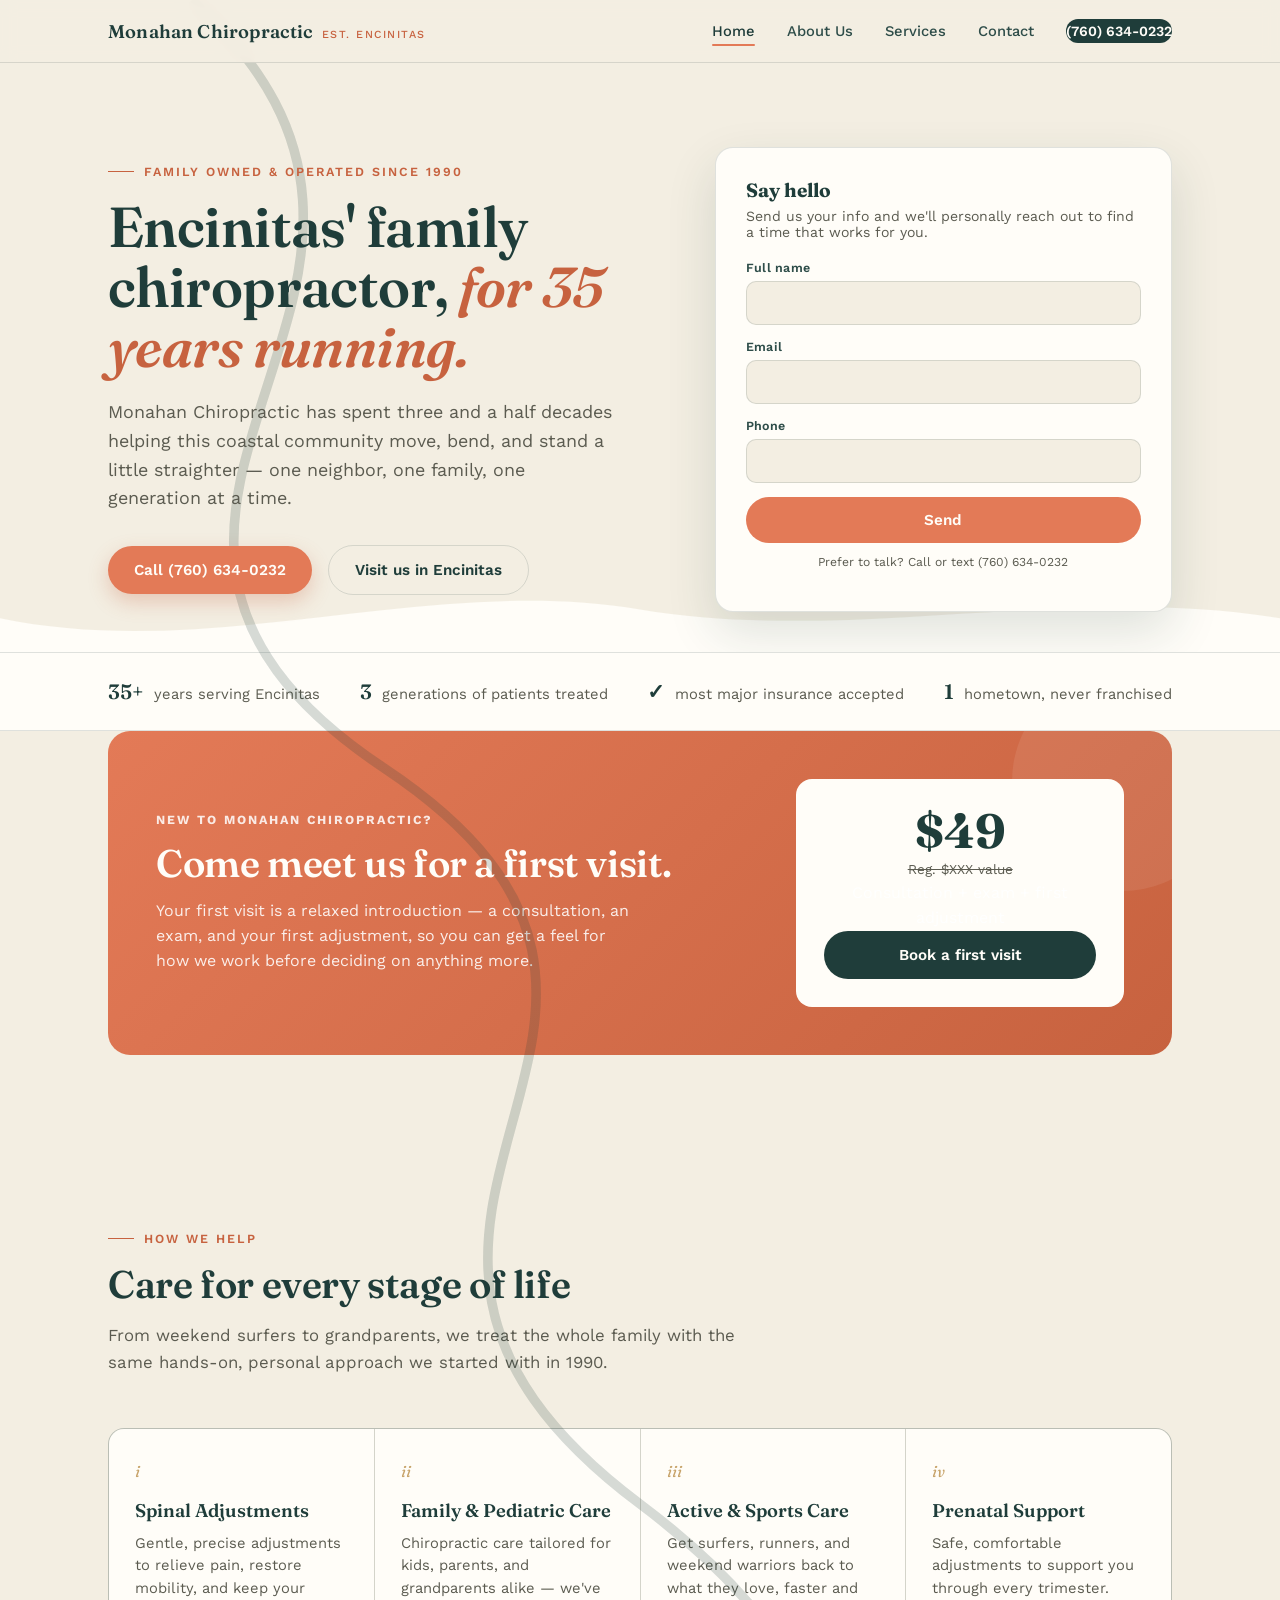
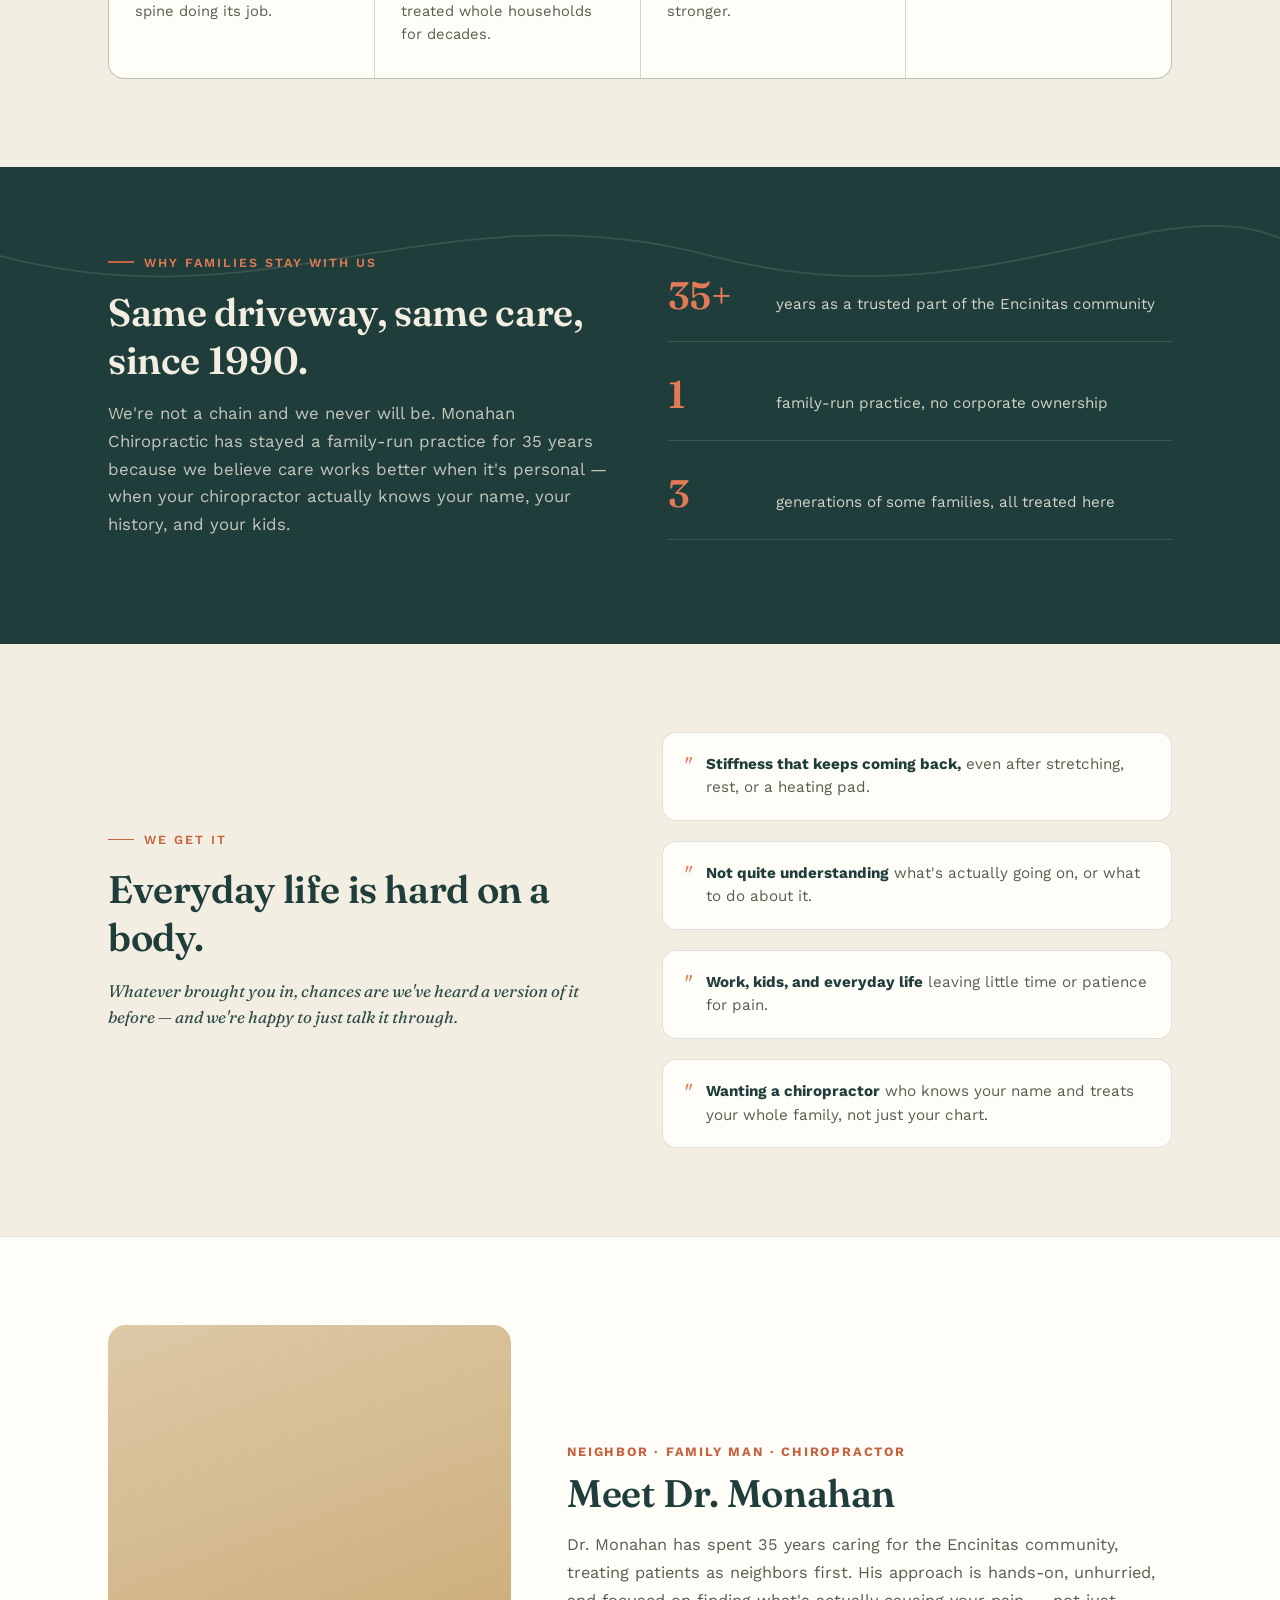
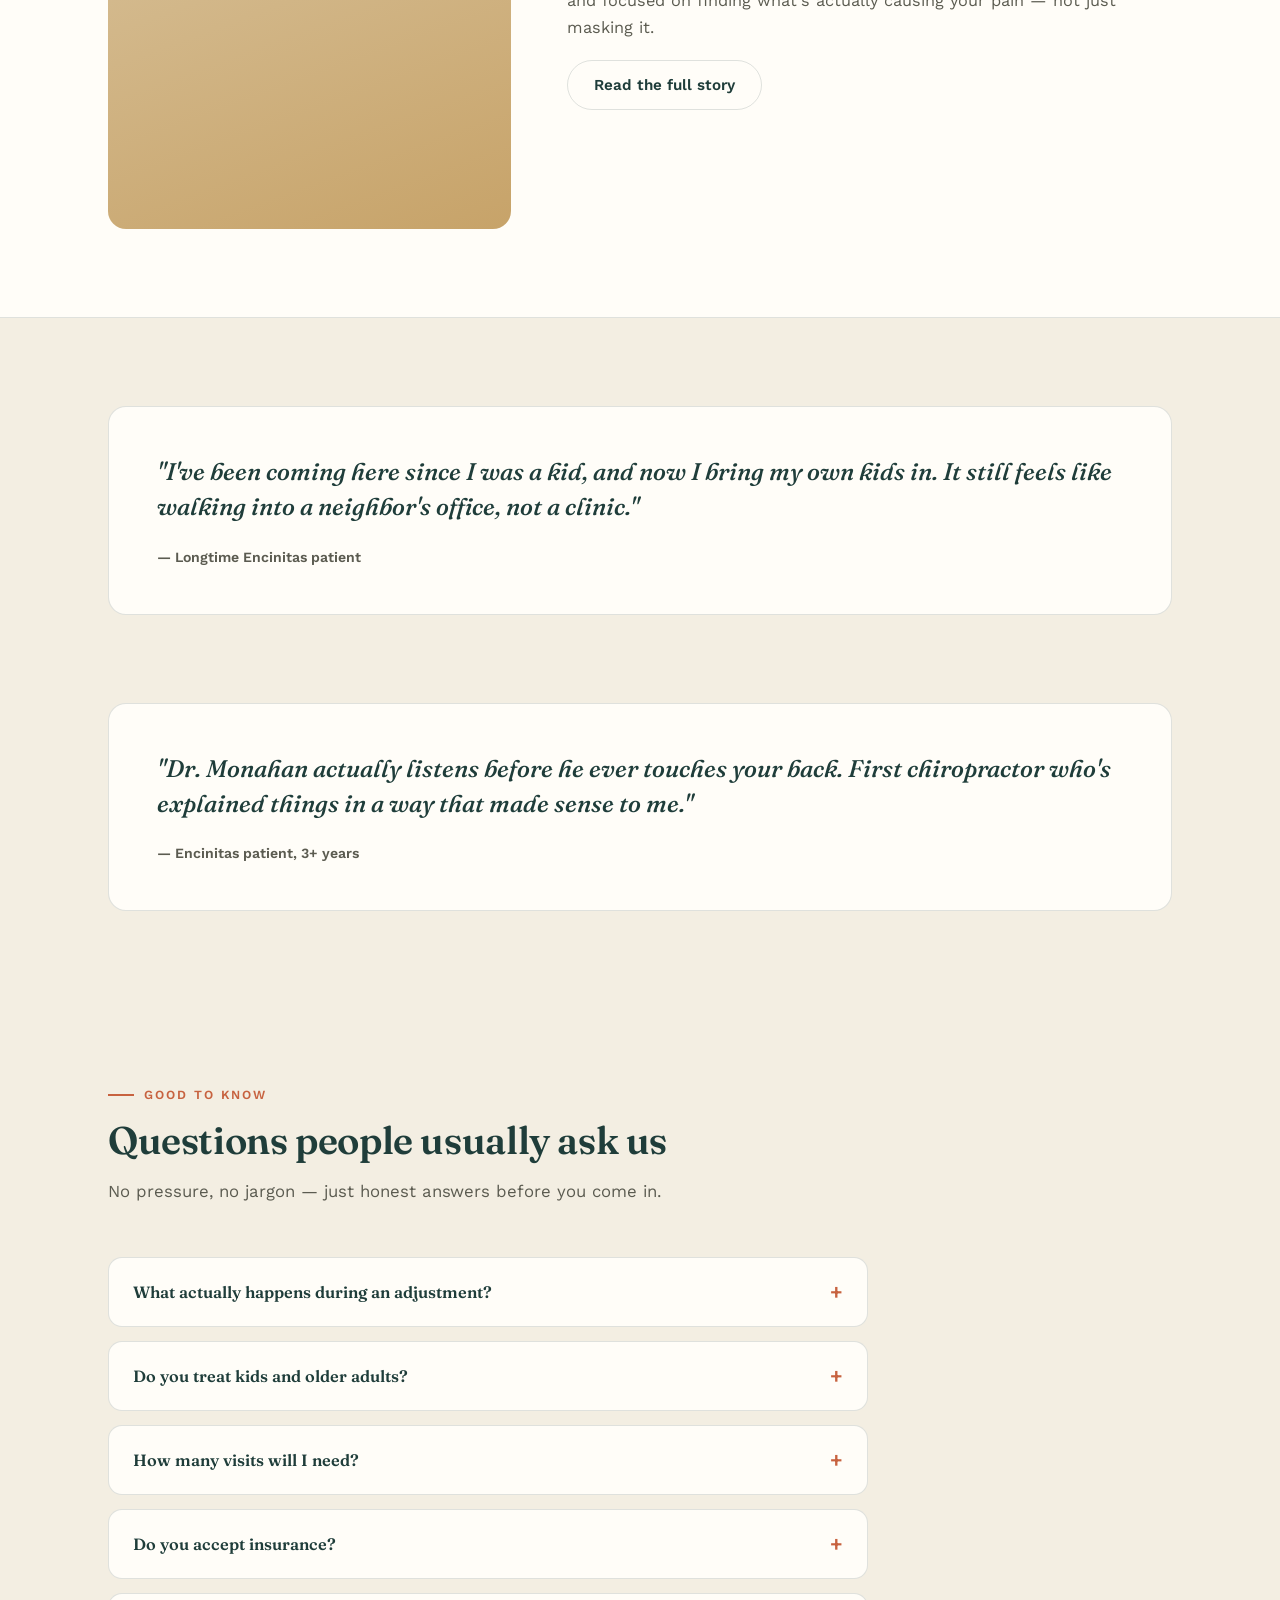
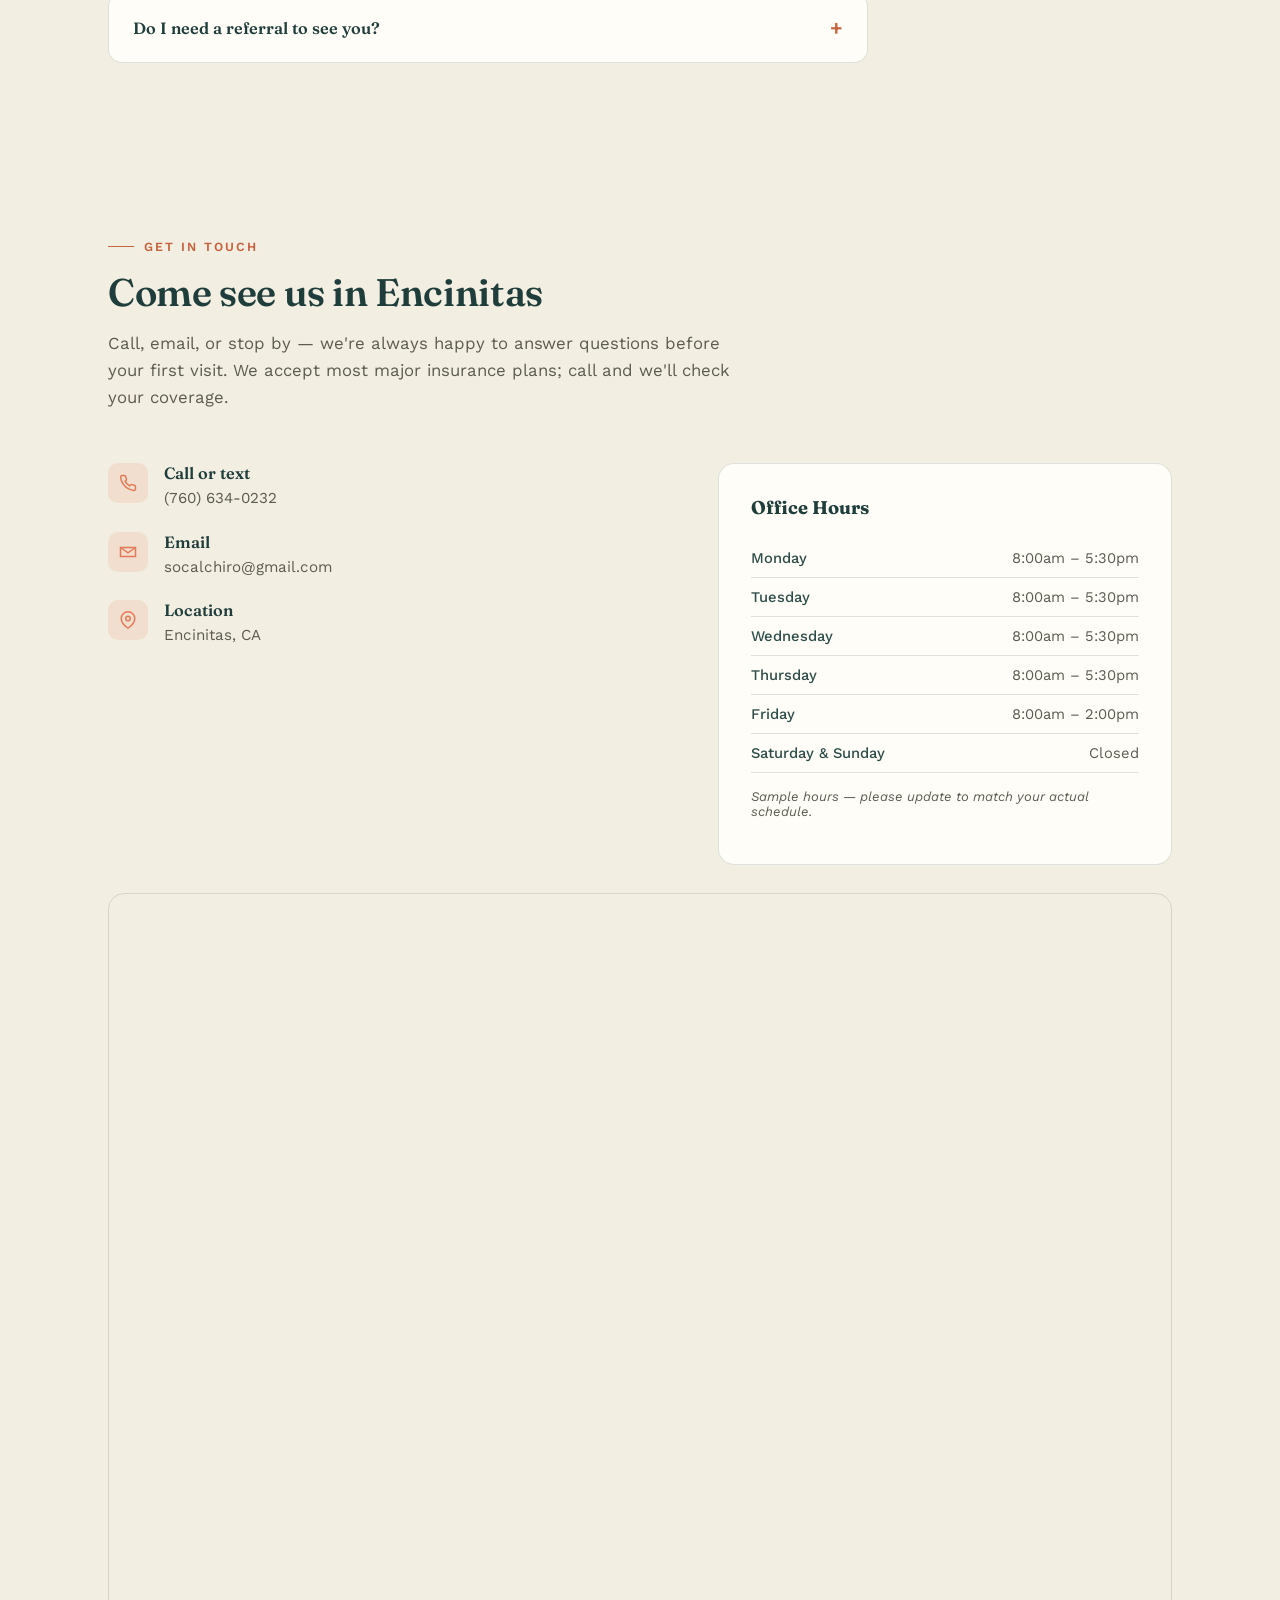
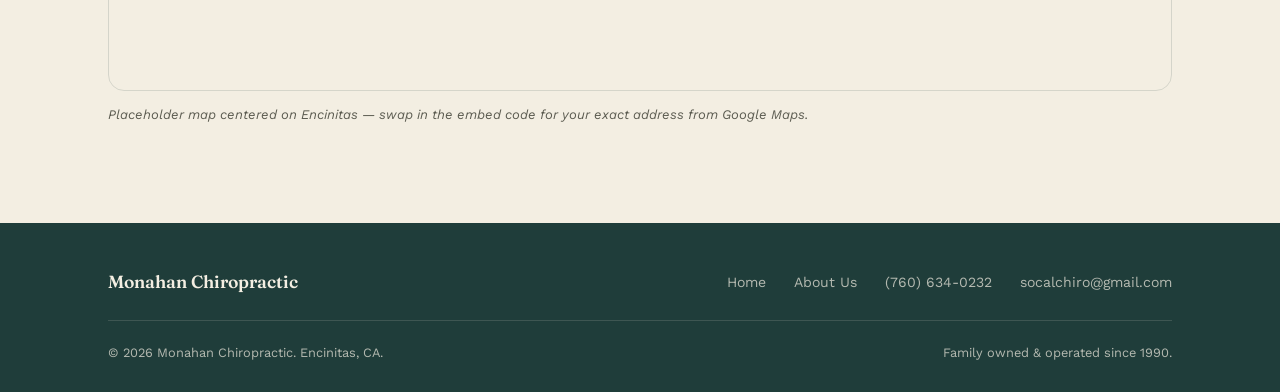
==== index.html @ c850b8a5 "Add files via upload" ====
<!doctype html>
<html lang="en">
<head>
<meta charset="UTF-8">
<meta name="viewport" content="width=device-width, initial-scale=1.0">
<title>Monahan Chiropractic — Family Chiropractic Care in Encinitas, CA</title>
<meta name="description" content="Monahan Chiropractic has been Encinitas' family-run chiropractic practice for over 35 years. Gentle, experienced care for every generation.">
<link rel="stylesheet" href="style.css">
</head>
<body>

<nav class="nav">
  <div class="nav-inner">
    <a href="index.html" class="brand">Monahan Chiropractic <span class="est">Est. Encinitas</span></a>
    <div class="nav-links" id="navLinks">
      <a href="index.html" class="current">Home</a>
      <a href="about.html">About Us</a>
      <a href="index.html#services">Services</a>
      <a href="index.html#contact">Contact</a>
      <a href="tel:7606340232" class="nav-cta">(760) 634-0232</a>
    </div>
    <button class="nav-toggle" id="navToggle" aria-label="Toggle menu">
      <span></span><span></span><span></span>
    </button>
  </div>
</nav>

<header class="hero">
  <div class="wrap hero-inner">
    <div>
      <div class="eyebrow">Family owned &amp; operated since 1990</div>
      <h1>Encinitas' family chiropractor, <em>for 35 years running.</em></h1>
      <p class="lede">Monahan Chiropractic has spent three and a half decades helping this coastal community move, bend, and stand a little straighter — one neighbor, one family, one generation at a time.</p>
      <div class="cta-row">
        <a href="tel:7606340232" class="btn btn-primary">Call (760) 634-0232</a>
        <a href="#contact" class="btn btn-ghost">Visit us in Encinitas</a>
      </div>
    </div>
    <div class="lead-card">
      <h3>Say hello</h3>
      <p class="sub">Send us your info and we'll personally reach out to find a time that works for you.</p>
      <form id="leadForm">
        <div class="lead-field">
          <label for="fullName">Full name</label>
          <input type="text" id="fullName" name="fullName" required>
        </div>
        <div class="lead-field">
          <label for="email">Email</label>
          <input type="email" id="email" name="email" required>
        </div>
        <div class="lead-field">
          <label for="phone">Phone</label>
          <input type="tel" id="phone" name="phone" required>
        </div>
        <button type="submit" class="lead-submit">Send</button>
      </form>
      <p class="lead-note">Prefer to talk? Call or text (760) 634-0232</p>
    </div>
  </div>

  <svg class="hero-wave" viewBox="0 0 1440 100" preserveAspectRatio="none" xmlns="http://www.w3.org/2000/svg">
    <path d="M0,60 C 240,110 480,10 720,50 C 960,90 1200,20 1440,60 L1440,100 L0,100 Z" fill="#FFFDF8"/>
  </svg>
</header>

<div class="trust">
  <div class="wrap trust-inner">
    <div class="trust-item"><strong>35+</strong> years serving Encinitas</div>
    <div class="trust-item"><strong>3</strong> generations of patients treated</div>
    <div class="trust-item"><strong>✓</strong> most major insurance accepted</div>
    <div class="trust-item"><strong>1</strong> hometown, never franchised</div>
  </div>
</div>

<section style="padding-top:0;">
  <div class="wrap">
    <div class="offer">
      <div>
        <div class="offer-eyebrow">New to Monahan Chiropractic?</div>
        <h2>Come meet us for a first visit.</h2>
        <p>Your first visit is a relaxed introduction — a consultation, an exam, and your first adjustment, so you can get a feel for how we work before deciding on anything more.</p>
      </div>
      <div class="offer-price-card">
        <div class="offer-price">$49</div>
        <div class="offer-was">Reg. $XXX value</div>
        <p class="offer-desc">Consultation + exam + first adjustment</p>
        <a href="tel:7606340232" class="btn btn-primary">Book a first visit</a>
      </div>
    </div>
  </div>
</section>

<section id="services">
  <div class="wrap">
    <div class="section-head">
      <div class="eyebrow">How we help</div>
      <h2>Care for every stage of life</h2>
      <p>From weekend surfers to grandparents, we treat the whole family with the same hands-on, personal approach we started with in 1990.</p>
    </div>
    <div class="services-grid">
      <div class="service-card">
        <span class="service-num">i</span>
        <h3>Spinal Adjustments</h3>
        <p>Gentle, precise adjustments to relieve pain, restore mobility, and keep your spine doing its job.</p>
      </div>
      <div class="service-card">
        <span class="service-num">ii</span>
        <h3>Family &amp; Pediatric Care</h3>
        <p>Chiropractic care tailored for kids, parents, and grandparents alike — we've treated whole households for decades.</p>
      </div>
      <div class="service-card">
        <span class="service-num">iii</span>
        <h3>Active &amp; Sports Care</h3>
        <p>Get surfers, runners, and weekend warriors back to what they love, faster and stronger.</p>
      </div>
      <div class="service-card">
        <span class="service-num">iv</span>
        <h3>Prenatal Support</h3>
        <p>Safe, comfortable adjustments to support you through every trimester.</p>
      </div>
    </div>
  </div>
</section>

<section class="band">
  <svg class="band-wave" viewBox="0 0 1440 200" preserveAspectRatio="none" xmlns="http://www.w3.org/2000/svg">
    <path d="M0,100 C 300,180 500,20 800,100 C 1100,180 1300,20 1440,80" fill="none" stroke="#F3EEE2" stroke-width="2"/>
  </svg>
  <div class="wrap band-grid">
    <div>
      <div class="eyebrow" style="color:#E37A57">Why families stay with us</div>
      <h2>Same driveway, same care, since 1990.</h2>
      <p>We're not a chain and we never will be. Monahan Chiropractic has stayed a family-run practice for 35 years because we believe care works better when it's personal — when your chiropractor actually knows your name, your history, and your kids.</p>
    </div>
    <div class="stat-list">
      <div class="stat-row">
        <span class="num">35+</span>
        <span class="label">years as a trusted part of the Encinitas community</span>
      </div>
      <div class="stat-row">
        <span class="num">1</span>
        <span class="label">family-run practice, no corporate ownership</span>
      </div>
      <div class="stat-row">
        <span class="num">3</span>
        <span class="label">generations of some families, all treated here</span>
      </div>
    </div>
  </div>
</section>

<section>
  <div class="wrap pain-grid">
    <div>
      <div class="eyebrow">We get it</div>
      <h2>Everyday life is hard on a body.</h2>
      <p class="pain-close">Whatever brought you in, chances are we've heard a version of it before — and we're happy to just talk it through.</p>
    </div>
    <div class="pain-list">
      <div class="pain-item">
        <span class="mark">"</span>
        <p><strong>Stiffness that keeps coming back,</strong> even after stretching, rest, or a heating pad.</p>
      </div>
      <div class="pain-item">
        <span class="mark">"</span>
        <p><strong>Not quite understanding</strong> what's actually going on, or what to do about it.</p>
      </div>
      <div class="pain-item">
        <span class="mark">"</span>
        <p><strong>Work, kids, and everyday life</strong> leaving little time or patience for pain.</p>
      </div>
      <div class="pain-item">
        <span class="mark">"</span>
        <p><strong>Wanting a chiropractor</strong> who knows your name and treats your whole family, not just your chart.</p>
      </div>
    </div>
  </div>
</section>

<section style="background:var(--paper); border-top:1px solid var(--line); border-bottom:1px solid var(--line);">
  <div class="wrap bio-grid">
    <div class="bio-portrait">
      <svg class="spine-svg" viewBox="0 0 400 500" preserveAspectRatio="xMidYMid slice" xmlns="http://www.w3.org/2000/svg">
        <path d="M60 0 C 160 90, 0 160, 120 240 C 240 320, 80 380, 200 470 C 280 530, 240 560, 320 620" 
              fill="none" stroke="#1F3D3A" stroke-width="3" stroke-opacity="0.2"/>
      </svg>
    </div>
    <div class="bio-text">
      <div class="bio-tagline">Neighbor · Family Man · Chiropractor</div>
      <h2>Meet Dr. Monahan</h2>
      <p>Dr. Monahan has spent 35 years caring for the Encinitas community, treating patients as neighbors first. His approach is hands-on, unhurried, and focused on finding what's actually causing your pain — not just masking it.</p>
      <a href="about.html" class="btn btn-ghost">Read the full story</a>
    </div>
  </div>
</section>

<section>
  <div class="wrap">
    <div class="testimonial">
      <blockquote>"I've been coming here since I was a kid, and now I bring my own kids in. It still feels like walking into a neighbor's office, not a clinic."</blockquote>
      <cite>— Longtime Encinitas patient</cite>
    </div>
  </div>
</section>

<section style="padding-top:0;">
  <div class="wrap">
    <div class="testimonial">
      <blockquote>"Dr. Monahan actually listens before he ever touches your back. First chiropractor who's explained things in a way that made sense to me."</blockquote>
      <cite>— Encinitas patient, 3+ years</cite>
    </div>
  </div>
</section>

<section>
  <div class="wrap">
    <div class="section-head">
      <div class="eyebrow">Good to know</div>
      <h2>Questions people usually ask us</h2>
      <p>No pressure, no jargon — just honest answers before you come in.</p>
    </div>
    <div class="faq-list">
      <details class="faq-item">
        <summary>What actually happens during an adjustment?</summary>
        <p>We use gentle, hands-on techniques to help restore normal movement to joints in your spine and elsewhere. Most patients feel looser and more mobile right after — some notice it takes a visit or two to feel the full effect.</p>
      </details>
      <details class="faq-item">
        <summary>Do you treat kids and older adults?</summary>
        <p>Yes — we adjust our approach based on age and health, and we've cared for patients from toddlers to grandparents. It's one of the reasons whole families keep coming back.</p>
      </details>
      <details class="faq-item">
        <summary>How many visits will I need?</summary>
        <p>It depends on what's going on. Some people come in for a specific issue and feel better in a few visits; others prefer ongoing care to stay ahead of stiffness. We'll talk through what makes sense for you — no set package you're pushed into.</p>
      </details>
      <details class="faq-item">
        <summary>Do you accept insurance?</summary>
        <p>Yes, we accept most major insurance plans. Give us a call and we're happy to check your coverage before your first visit.</p>
      </details>
      <details class="faq-item">
        <summary>Do I need a referral to see you?</summary>
        <p>No referral needed. You can call or stop by directly, and we're happy to answer questions before you book anything.</p>
      </details>
    </div>
  </div>
</section>

<section id="contact">
  <div class="wrap">
    <div class="section-head">
      <div class="eyebrow">Get in touch</div>
      <h2>Come see us in Encinitas</h2>
      <p>Call, email, or stop by — we're always happy to answer questions before your first visit. We accept most major insurance plans; call and we'll check your coverage.</p>
    </div>
    <div class="contact-grid">
      <div class="info-list">
        <div class="info-item">
          <div class="info-icon">
            <svg width="18" height="18" viewBox="0 0 24 24" fill="none" stroke="#E37A57" stroke-width="2"><path d="M22 16.92v3a2 2 0 0 1-2.18 2 19.79 19.79 0 0 1-8.63-3.07 19.5 19.5 0 0 1-6-6 19.79 19.79 0 0 1-3.07-8.67A2 2 0 0 1 4.11 2h3a2 2 0 0 1 2 1.72c.127.96.361 1.903.7 2.81a2 2 0 0 1-.45 2.11L8.09 9.91a16 16 0 0 0 6 6l1.27-1.27a2 2 0 0 1 2.11-.45c.907.339 1.85.573 2.81.7A2 2 0 0 1 22 16.92z"/></svg>
          </div>
          <div>
            <h4>Call or text</h4>
            <a href="tel:7606340232">(760) 634-0232</a>
          </div>
        </div>
        <div class="info-item">
          <div class="info-icon">
            <svg width="18" height="18" viewBox="0 0 24 24" fill="none" stroke="#E37A57" stroke-width="2"><path d="M4 4h16v16H4z" stroke="none"/><path d="M22 6l-10 7L2 6"/><path d="M2 6h20v12H2z"/></svg>
          </div>
          <div>
            <h4>Email</h4>
            <a href="mailto:socalchiro@gmail.com">socalchiro@gmail.com</a>
          </div>
        </div>
        <div class="info-item">
          <div class="info-icon">
            <svg width="18" height="18" viewBox="0 0 24 24" fill="none" stroke="#E37A57" stroke-width="2"><path d="M21 10c0 7-9 13-9 13s-9-6-9-13a9 9 0 0 1 18 0z"/><circle cx="12" cy="10" r="3"/></svg>
          </div>
          <div>
            <h4>Location</h4>
            <p>Encinitas, CA</p>
          </div>
        </div>
      </div>
      <div class="hours-card">
        <h3>Office Hours</h3>
        <div class="hours-row"><span class="day">Monday</span><span class="time">8:00am – 5:30pm</span></div>
        <div class="hours-row"><span class="day">Tuesday</span><span class="time">8:00am – 5:30pm</span></div>
        <div class="hours-row"><span class="day">Wednesday</span><span class="time">8:00am – 5:30pm</span></div>
        <div class="hours-row"><span class="day">Thursday</span><span class="time">8:00am – 5:30pm</span></div>
        <div class="hours-row"><span class="day">Friday</span><span class="time">8:00am – 2:00pm</span></div>
        <div class="hours-row"><span class="day">Saturday &amp; Sunday</span><span class="time">Closed</span></div>
        <p class="note">Sample hours — please update to match your actual schedule.</p>
      </div>
    </div>
    <div class="map-embed" style="margin-top:28px;">
      <iframe src="https://www.google.com/maps?q=Encinitas,CA&output=embed" loading="lazy" title="Map to Monahan Chiropractic"></iframe>
    </div>
    <p class="note">Placeholder map centered on Encinitas — swap in the embed code for your exact address from Google Maps.</p>
  </div>
</section>

<footer>
  <div class="wrap">
    <div class="footer-inner">
      <div class="footer-brand">Monahan Chiropractic</div>
      <div class="footer-links">
        <a href="index.html">Home</a>
        <a href="about.html">About Us</a>
        <a href="tel:7606340232">(760) 634-0232</a>
        <a href="mailto:socalchiro@gmail.com">socalchiro@gmail.com</a>
      </div>
    </div>
    <div class="footer-bottom">
      <span>© 2026 Monahan Chiropractic. Encinitas, CA.</span>
      <span>Family owned &amp; operated since 1990.</span>
    </div>
  </div>
</footer>

<script src="script.js"></script>
</body>
</html>
---- style.css ----
/* ============================================
   Monahan Chiropractic — Design Tokens
   Coastal Encinitas warmth meets spinal-alignment
   precision. The recurring wave/spine line is the
   signature: one continuous curve standing in for
   both the shoreline and a healthy spine.
   ============================================ */

@import url('https://fonts.googleapis.com/css2?family=Fraunces:opsz,wght@9..144,400;9..144,500;9..144,600;9..144,700&family=Work+Sans:wght@400;500;600;700&display=swap');

:root {
  /* Color */
  --ink: #1F3D3A;          /* deep teal — headings, nav */
  --ink-soft: #2E4D49;
  --sand: #F3EEE2;         /* warm background */
  --paper: #FFFDF8;        /* card / surface white */
  --coral: #E37A57;        /* primary accent — CTA, highlights */
  --coral-deep: #C7623F;
  --gold: #C7A369;         /* secondary accent — rules, small marks */
  --text: #2B2B26;
  --text-soft: #5B5B50;
  --line: rgba(31, 61, 58, 0.14);

  /* Type */
  --display: 'Fraunces', Georgia, serif;
  --body: 'Work Sans', -apple-system, sans-serif;

  --max-w: 1120px;
}

* { box-sizing: border-box; }

html {
  scroll-behavior: smooth;
}

@media (prefers-reduced-motion: reduce) {
  html { scroll-behavior: auto; }
  * { animation-duration: 0.01ms !important; animation-iteration-count: 1 !important; transition-duration: 0.01ms !important; }
}

body {
  margin: 0;
  font-family: var(--body);
  color: var(--text);
  background: var(--sand);
  -webkit-font-smoothing: antialiased;
}

a { color: inherit; text-decoration: none; }

img, svg { display: block; max-width: 100%; }

.wrap {
  max-width: var(--max-w);
  margin: 0 auto;
  padding: 0 28px;
}

/* ---------- Nav ---------- */
.nav {
  position: sticky;
  top: 0;
  z-index: 50;
  background: rgba(243, 238, 226, 0.92);
  backdrop-filter: blur(8px);
  border-bottom: 1px solid var(--line);
}

.nav-inner {
  max-width: var(--max-w);
  margin: 0 auto;
  padding: 18px 28px;
  display: flex;
  align-items: center;
  justify-content: space-between;
}

.brand {
  font-family: var(--display);
  font-weight: 600;
  font-size: 1.15rem;
  color: var(--ink);
  letter-spacing: 0.01em;
  display: flex;
  align-items: baseline;
  gap: 8px;
}

.brand .est {
  font-family: var(--body);
  font-weight: 500;
  font-size: 0.68rem;
  color: var(--coral-deep);
  letter-spacing: 0.14em;
  text-transform: uppercase;
}

.nav-links {
  display: flex;
  align-items: center;
  gap: 32px;
  font-size: 0.92rem;
  font-weight: 500;
}

.nav-links a {
  color: var(--ink-soft);
  position: relative;
  padding: 4px 0;
}

.nav-links a.current {
  color: var(--ink);
}

.nav-links a.current::after {
  content: '';
  position: absolute;
  left: 0; right: 0; bottom: -2px;
  height: 2px;
  background: var(--coral);
  border-radius: 2px;
}

.nav-cta {
  background: var(--ink);
  color: var(--paper) !important;
  padding: 10px 20px;
  border-radius: 999px;
  font-weight: 600;
  font-size: 0.88rem;
  transition: background 0.2s ease, transform 0.2s ease;
}

.nav-cta:hover { background: var(--coral-deep); transform: translateY(-1px); }

.nav-toggle {
  display: none;
  background: none;
  border: none;
  cursor: pointer;
  padding: 6px;
}

.nav-toggle span {
  display: block;
  width: 22px;
  height: 2px;
  background: var(--ink);
  margin: 5px 0;
  border-radius: 2px;
}

/* ---------- Hero ---------- */
.hero {
  position: relative;
  padding: 84px 0 40px;
  overflow: hidden;
}

.hero-wave {
  position: absolute;
  left: 0; right: 0; bottom: -2px;
  width: 100%;
  height: auto;
  z-index: 0;
}

.hero-inner {
  position: relative;
  z-index: 1;
  display: grid;
  grid-template-columns: 1.1fr 0.9fr;
  gap: 48px;
  align-items: center;
}

.eyebrow {
  font-size: 0.78rem;
  font-weight: 600;
  letter-spacing: 0.16em;
  text-transform: uppercase;
  color: var(--coral-deep);
  margin-bottom: 18px;
  display: flex;
  align-items: center;
  gap: 10px;
}

.eyebrow::before {
  content: '';
  width: 26px;
  height: 1.5px;
  background: var(--coral-deep);
}

h1 {
  font-family: var(--display);
  font-weight: 600;
  font-size: clamp(2.4rem, 4.4vw, 3.6rem);
  line-height: 1.06;
  color: var(--ink);
  margin: 0 0 22px;
  letter-spacing: -0.01em;
}

h1 em {
  font-style: italic;
  color: var(--coral-deep);
}

.lede {
  font-size: 1.12rem;
  line-height: 1.6;
  color: var(--text-soft);
  max-width: 46ch;
  margin: 0 0 32px;
}

.cta-row {
  display: flex;
  gap: 16px;
  flex-wrap: wrap;
  align-items: center;
}

.btn {
  display: inline-flex;
  align-items: center;
  gap: 8px;
  padding: 15px 26px;
  border-radius: 999px;
  font-weight: 600;
  font-size: 0.95rem;
  transition: transform 0.2s ease, background 0.2s ease, box-shadow 0.2s ease;
}

.btn-primary {
  background: var(--coral);
  color: var(--paper);
  box-shadow: 0 8px 20px rgba(199, 98, 63, 0.28);
}

.btn-primary:hover { background: var(--coral-deep); transform: translateY(-2px); }

.btn-ghost {
  background: transparent;
  color: var(--ink);
  border: 1.5px solid var(--line);
}

.btn-ghost:hover { border-color: var(--ink); transform: translateY(-2px); }

.hero-portrait {
  position: relative;
  aspect-ratio: 4/5;
  border-radius: 18px;
  background: linear-gradient(155deg, #E9DFC8 0%, #DCC9A6 100%);
  overflow: hidden;
  display: flex;
  align-items: flex-end;
  padding: 22px;
}

.hero-portrait-tag {
  background: var(--paper);
  border-radius: 12px;
  padding: 14px 18px;
  font-size: 0.85rem;
  color: var(--ink);
  font-weight: 600;
  display: flex;
  align-items: center;
  gap: 10px;
  box-shadow: 0 10px 30px rgba(31,61,58,0.15);
}

.hero-portrait-tag .dot {
  width: 8px; height: 8px; border-radius: 50%;
  background: var(--coral);
}

/* decorative spine/wave line drawn inside portrait */
.spine-svg { position: absolute; inset: 0; opacity: 0.9; }

/* ---------- Trust strip ---------- */
.trust {
  border-top: 1px solid var(--line);
  border-bottom: 1px solid var(--line);
  background: var(--paper);
}

.trust-inner {
  max-width: var(--max-w);
  margin: 0 auto;
  padding: 26px 28px;
  display: flex;
  justify-content: space-between;
  flex-wrap: wrap;
  gap: 20px;
}

.trust-item {
  display: flex;
  align-items: baseline;
  gap: 10px;
  font-size: 0.92rem;
  color: var(--text-soft);
}

.trust-item strong {
  font-family: var(--display);
  color: var(--ink);
  font-size: 1.3rem;
  font-weight: 600;
}

/* ---------- Sections ---------- */
section { padding: 88px 0; }

.section-head {
  max-width: 640px;
  margin-bottom: 52px;
}

.section-head .eyebrow { margin-bottom: 14px; }

h2 {
  font-family: var(--display);
  font-weight: 600;
  font-size: clamp(1.8rem, 3vw, 2.5rem);
  color: var(--ink);
  margin: 0 0 14px;
  letter-spacing: -0.01em;
}

.section-head p {
  color: var(--text-soft);
  font-size: 1.05rem;
  line-height: 1.6;
  margin: 0;
}

/* Services grid */
.services-grid {
  display: grid;
  grid-template-columns: repeat(4, 1fr);
  gap: 1px;
  background: var(--line);
  border: 1px solid var(--line);
  border-radius: 16px;
  overflow: hidden;
}

.service-card {
  background: var(--paper);
  padding: 32px 26px;
  transition: background 0.25s ease;
}

.service-card:hover { background: #FBF7EF; }

.service-num {
  font-family: var(--display);
  font-style: italic;
  color: var(--gold);
  font-size: 1rem;
  margin-bottom: 18px;
  display: block;
}

.service-card h3 {
  font-family: var(--display);
  font-size: 1.15rem;
  font-weight: 600;
  color: var(--ink);
  margin: 0 0 10px;
}

.service-card p {
  font-size: 0.92rem;
  color: var(--text-soft);
  line-height: 1.55;
  margin: 0;
}

/* Story / generations band */
.band {
  background: var(--ink);
  color: var(--sand);
  position: relative;
  overflow: hidden;
}

.band .wrap { position: relative; z-index: 1; }

.band-wave {
  position: absolute;
  top: 0; left: 0; width: 100%; opacity: 0.12;
}

.band-grid {
  display: grid;
  grid-template-columns: 1fr 1fr;
  gap: 56px;
  align-items: center;
}

.band h2 { color: var(--sand); }

.band p {
  color: rgba(243, 238, 226, 0.78);
  font-size: 1.05rem;
  line-height: 1.65;
}

.stat-list {
  display: flex;
  flex-direction: column;
  gap: 28px;
}

.stat-row {
  display: flex;
  align-items: baseline;
  gap: 18px;
  border-bottom: 1px solid rgba(243,238,226,0.15);
  padding-bottom: 22px;
}

.stat-row .num {
  font-family: var(--display);
  font-size: 2.4rem;
  font-weight: 600;
  color: var(--coral);
  min-width: 90px;
}

.stat-row .label {
  color: rgba(243, 238, 226, 0.85);
  font-size: 0.95rem;
  line-height: 1.5;
}

/* Testimonial */
.testimonial {
  background: var(--paper);
  border: 1px solid var(--line);
  border-radius: 18px;
  padding: 48px;
  position: relative;
}

.testimonial blockquote {
  font-family: var(--display);
  font-size: 1.5rem;
  font-weight: 500;
  color: var(--ink);
  line-height: 1.45;
  margin: 0 0 22px;
  font-style: italic;
}

.testimonial cite {
  font-style: normal;
  font-size: 0.88rem;
  color: var(--text-soft);
  font-weight: 600;
}

/* Contact / hours */
.contact-grid {
  display: grid;
  grid-template-columns: 1.1fr 0.9fr;
  gap: 56px;
}

.info-list {
  display: flex;
  flex-direction: column;
  gap: 22px;
}

.info-item {
  display: flex;
  gap: 16px;
  align-items: flex-start;
}

.info-icon {
  width: 40px;
  height: 40px;
  border-radius: 10px;
  background: rgba(227, 122, 87, 0.14);
  display: flex;
  align-items: center;
  justify-content: center;
  flex-shrink: 0;
}

.info-item h4 {
  margin: 0 0 4px;
  font-family: var(--display);
  font-size: 1.02rem;
  color: var(--ink);
  font-weight: 600;
}

.info-item p, .info-item a {
  margin: 0;
  color: var(--text-soft);
  font-size: 0.95rem;
  line-height: 1.5;
}

.info-item a:hover { color: var(--coral-deep); }

.hours-card {
  background: var(--paper);
  border: 1px solid var(--line);
  border-radius: 16px;
  padding: 32px;
}

.hours-card h3 {
  font-family: var(--display);
  color: var(--ink);
  margin: 0 0 20px;
  font-size: 1.15rem;
}

.hours-row {
  display: flex;
  justify-content: space-between;
  padding: 10px 0;
  border-bottom: 1px solid var(--line);
  font-size: 0.92rem;
}

.hours-row:last-child { border-bottom: none; }
.hours-row .day { color: var(--ink-soft); font-weight: 500; }
.hours-row .time { color: var(--text-soft); }

.note {
  margin-top: 16px;
  font-size: 0.82rem;
  color: var(--text-soft);
  font-style: italic;
}

/* Footer */
footer {
  background: var(--ink);
  color: rgba(243, 238, 226, 0.7);
  padding: 48px 0 32px;
}

.footer-inner {
  display: flex;
  justify-content: space-between;
  align-items: center;
  flex-wrap: wrap;
  gap: 20px;
  padding-bottom: 28px;
  border-bottom: 1px solid rgba(243,238,226,0.14);
}

.footer-brand {
  font-family: var(--display);
  font-size: 1.1rem;
  font-weight: 600;
  color: var(--sand);
}

.footer-links {
  display: flex;
  gap: 28px;
  font-size: 0.88rem;
}

.footer-links a:hover { color: var(--coral); }

.footer-bottom {
  padding-top: 24px;
  font-size: 0.8rem;
  display: flex;
  justify-content: space-between;
  flex-wrap: wrap;
  gap: 10px;
}

/* ---------- Lead capture form ---------- */
.lead-card {
  background: var(--paper);
  border-radius: 18px;
  padding: 30px;
  box-shadow: 0 20px 50px rgba(31,61,58,0.14);
  border: 1px solid var(--line);
}

.lead-card h3 {
  font-family: var(--display);
  color: var(--ink);
  font-size: 1.2rem;
  margin: 0 0 6px;
}

.lead-card .sub {
  color: var(--text-soft);
  font-size: 0.88rem;
  margin: 0 0 20px;
}

.lead-field {
  margin-bottom: 14px;
}

.lead-field label {
  display: block;
  font-size: 0.78rem;
  font-weight: 600;
  color: var(--ink-soft);
  margin-bottom: 6px;
  letter-spacing: 0.02em;
}

.lead-field input {
  width: 100%;
  padding: 12px 14px;
  border-radius: 10px;
  border: 1.5px solid var(--line);
  background: var(--sand);
  font-family: var(--body);
  font-size: 0.95rem;
  color: var(--text);
}

.lead-field input:focus {
  outline: none;
  border-color: var(--coral);
  background: var(--paper);
}

.lead-submit {
  width: 100%;
  border: none;
  cursor: pointer;
  background: var(--coral);
  color: var(--paper);
  padding: 14px;
  border-radius: 999px;
  font-weight: 600;
  font-size: 0.95rem;
  font-family: var(--body);
  transition: background 0.2s ease, transform 0.2s ease;
}

.lead-submit:hover { background: var(--coral-deep); transform: translateY(-2px); }

.lead-note {
  font-size: 0.76rem;
  color: var(--text-soft);
  margin-top: 12px;
  text-align: center;
}

/* ---------- Offer band ---------- */
.offer {
  background: linear-gradient(135deg, var(--coral) 0%, var(--coral-deep) 100%);
  border-radius: 22px;
  padding: 48px;
  color: var(--paper);
  display: grid;
  grid-template-columns: 1.3fr 0.7fr;
  gap: 32px;
  align-items: center;
  position: relative;
  overflow: hidden;
}

.offer::before {
  content: '';
  position: absolute;
  right: -60px; top: -60px;
  width: 220px; height: 220px;
  border-radius: 50%;
  background: rgba(255,255,255,0.08);
}

.offer-eyebrow {
  font-size: 0.78rem;
  font-weight: 700;
  letter-spacing: 0.16em;
  text-transform: uppercase;
  color: rgba(255,255,255,0.85);
  margin-bottom: 12px;
}

.offer h2 {
  color: var(--paper);
  margin: 0 0 12px;
}

.offer p {
  color: rgba(255,255,255,0.88);
  font-size: 1rem;
  line-height: 1.55;
  margin: 0;
  max-width: 48ch;
}

.offer-price-card {
  background: var(--paper);
  border-radius: 16px;
  padding: 28px;
  text-align: center;
  position: relative;
  z-index: 1;
}

.offer-price {
  font-family: var(--display);
  font-size: 3rem;
  font-weight: 700;
  color: var(--ink);
  line-height: 1;
}

.offer-was {
  font-size: 0.85rem;
  color: var(--text-soft);
  text-decoration: line-through;
  margin: 6px 0 4px;
}

.offer-desc {
  font-size: 0.85rem;
  color: var(--text-soft);
  margin: 0 0 18px;
}

.offer .btn-primary {
  background: var(--ink);
  box-shadow: none;
  width: 100%;
  justify-content: center;
}

.offer .btn-primary:hover { background: var(--ink-soft); }

/* ---------- Pain points ---------- */
.pain-grid {
  display: grid;
  grid-template-columns: 1fr 1fr;
  gap: 44px;
  align-items: center;
}

.pain-list {
  display: flex;
  flex-direction: column;
  gap: 20px;
}

.pain-item {
  display: flex;
  gap: 16px;
  padding: 20px;
  background: var(--paper);
  border: 1px solid var(--line);
  border-radius: 14px;
}

.pain-item .mark {
  font-family: var(--display);
  font-style: italic;
  color: var(--coral);
  font-size: 1.3rem;
  flex-shrink: 0;
}

.pain-item p {
  margin: 0;
  color: var(--text-soft);
  font-size: 0.95rem;
  line-height: 1.55;
}

.pain-item strong { color: var(--ink); }

.pain-close {
  font-size: 1.05rem;
  line-height: 1.6;
  color: var(--ink-soft);
  font-family: var(--display);
  font-style: italic;
}

/* ---------- Bio section ---------- */
.bio-grid {
  display: grid;
  grid-template-columns: 0.8fr 1.2fr;
  gap: 56px;
  align-items: center;
}

.bio-portrait {
  aspect-ratio: 4/5;
  border-radius: 18px;
  background: linear-gradient(160deg, #DCC9A6 0%, #C7A369 100%);
}

.bio-tagline {
  font-size: 0.8rem;
  font-weight: 700;
  letter-spacing: 0.14em;
  text-transform: uppercase;
  color: var(--coral-deep);
  margin-bottom: 10px;
}

.bio-text p {
  font-size: 1.02rem;
  line-height: 1.7;
  color: var(--text-soft);
  margin: 0 0 18px;
}

/* ---------- Map + hours ---------- */
.map-embed {
  border-radius: 16px;
  overflow: hidden;
  border: 1px solid var(--line);
  aspect-ratio: 4/3;
}

.map-embed iframe { width: 100%; height: 100%; border: 0; }

/* ---------- FAQ ---------- */
.faq-list {
  display: flex;
  flex-direction: column;
  gap: 14px;
  max-width: 760px;
}

.faq-item {
  background: var(--paper);
  border: 1px solid var(--line);
  border-radius: 14px;
  padding: 4px 24px;
}

.faq-item summary {
  cursor: pointer;
  list-style: none;
  padding: 18px 0;
  font-family: var(--display);
  font-weight: 600;
  font-size: 1.02rem;
  color: var(--ink);
  display: flex;
  align-items: center;
  justify-content: space-between;
  gap: 16px;
}

.faq-item summary::-webkit-details-marker { display: none; }

.faq-item summary::after {
  content: '+';
  font-family: var(--body);
  font-size: 1.3rem;
  color: var(--coral-deep);
  flex-shrink: 0;
  transition: transform 0.2s ease;
}

.faq-item[open] summary::after { transform: rotate(45deg); }

.faq-item p {
  margin: 0 0 20px;
  color: var(--text-soft);
  font-size: 0.95rem;
  line-height: 1.6;
}

/* ---------- About page specifics ---------- */
.about-hero {
  padding: 64px 0 20px;
}

.about-hero h1 { max-width: 16ch; }

.story-grid {
  display: grid;
  grid-template-columns: 0.9fr 1.1fr;
  gap: 64px;
  align-items: start;
}

.story-portrait {
  aspect-ratio: 3/4;
  border-radius: 18px;
  background: linear-gradient(160deg, #DCC9A6 0%, #C7A369 100%);
  position: sticky;
  top: 100px;
}

.story-text p {
  font-size: 1.05rem;
  line-height: 1.75;
  color: var(--text-soft);
  margin: 0 0 24px;
}

.story-text h3 {
  font-family: var(--display);
  color: var(--ink);
  font-size: 1.3rem;
  margin: 40px 0 16px;
}

.values-grid {
  display: grid;
  grid-template-columns: repeat(3, 1fr);
  gap: 28px;
}

.value-card {
  padding: 4px 0;
}

.value-card .mark {
  font-family: var(--display);
  font-style: italic;
  font-size: 1.8rem;
  color: var(--coral);
  margin-bottom: 14px;
  display: block;
}

.value-card h4 {
  font-family: var(--display);
  color: var(--ink);
  font-size: 1.1rem;
  margin: 0 0 8px;
}

.value-card p {
  color: var(--text-soft);
  font-size: 0.92rem;
  line-height: 1.6;
  margin: 0;
}

/* ---------- Responsive ---------- */
@media (max-width: 900px) {
  .hero-inner, .band-grid, .contact-grid, .story-grid { grid-template-columns: 1fr; }
  .services-grid { grid-template-columns: 1fr 1fr; }
  .values-grid { grid-template-columns: 1fr; }
  .hero-portrait { order: -1; aspect-ratio: 16/9; }
  .story-portrait { position: static; aspect-ratio: 16/9; }
  .nav-links { display: none; }
  .nav-toggle { display: block; }
  .trust-inner { justify-content: flex-start; gap: 32px; }
  .offer { grid-template-columns: 1fr; padding: 32px; }
  .pain-grid, .bio-grid { grid-template-columns: 1fr; }
  .bio-portrait { aspect-ratio: 16/9; }
}

@media (max-width: 900px) {
  .nav-links.open {
    display: flex;
    position: absolute;
    top: 100%; left: 0; right: 0;
    background: var(--paper);
    flex-direction: column;
    align-items: flex-start;
    padding: 20px 28px 28px;
    gap: 18px;
    border-bottom: 1px solid var(--line);
  }
}

@media (max-width: 600px) {
  .services-grid { grid-template-columns: 1fr; }
  .testimonial { padding: 32px 26px; }
  section { padding: 64px 0; }
}

/* focus visibility */
a:focus-visible, button:focus-visible {
  outline: 2px solid var(--coral-deep);
  outline-offset: 3px;
}
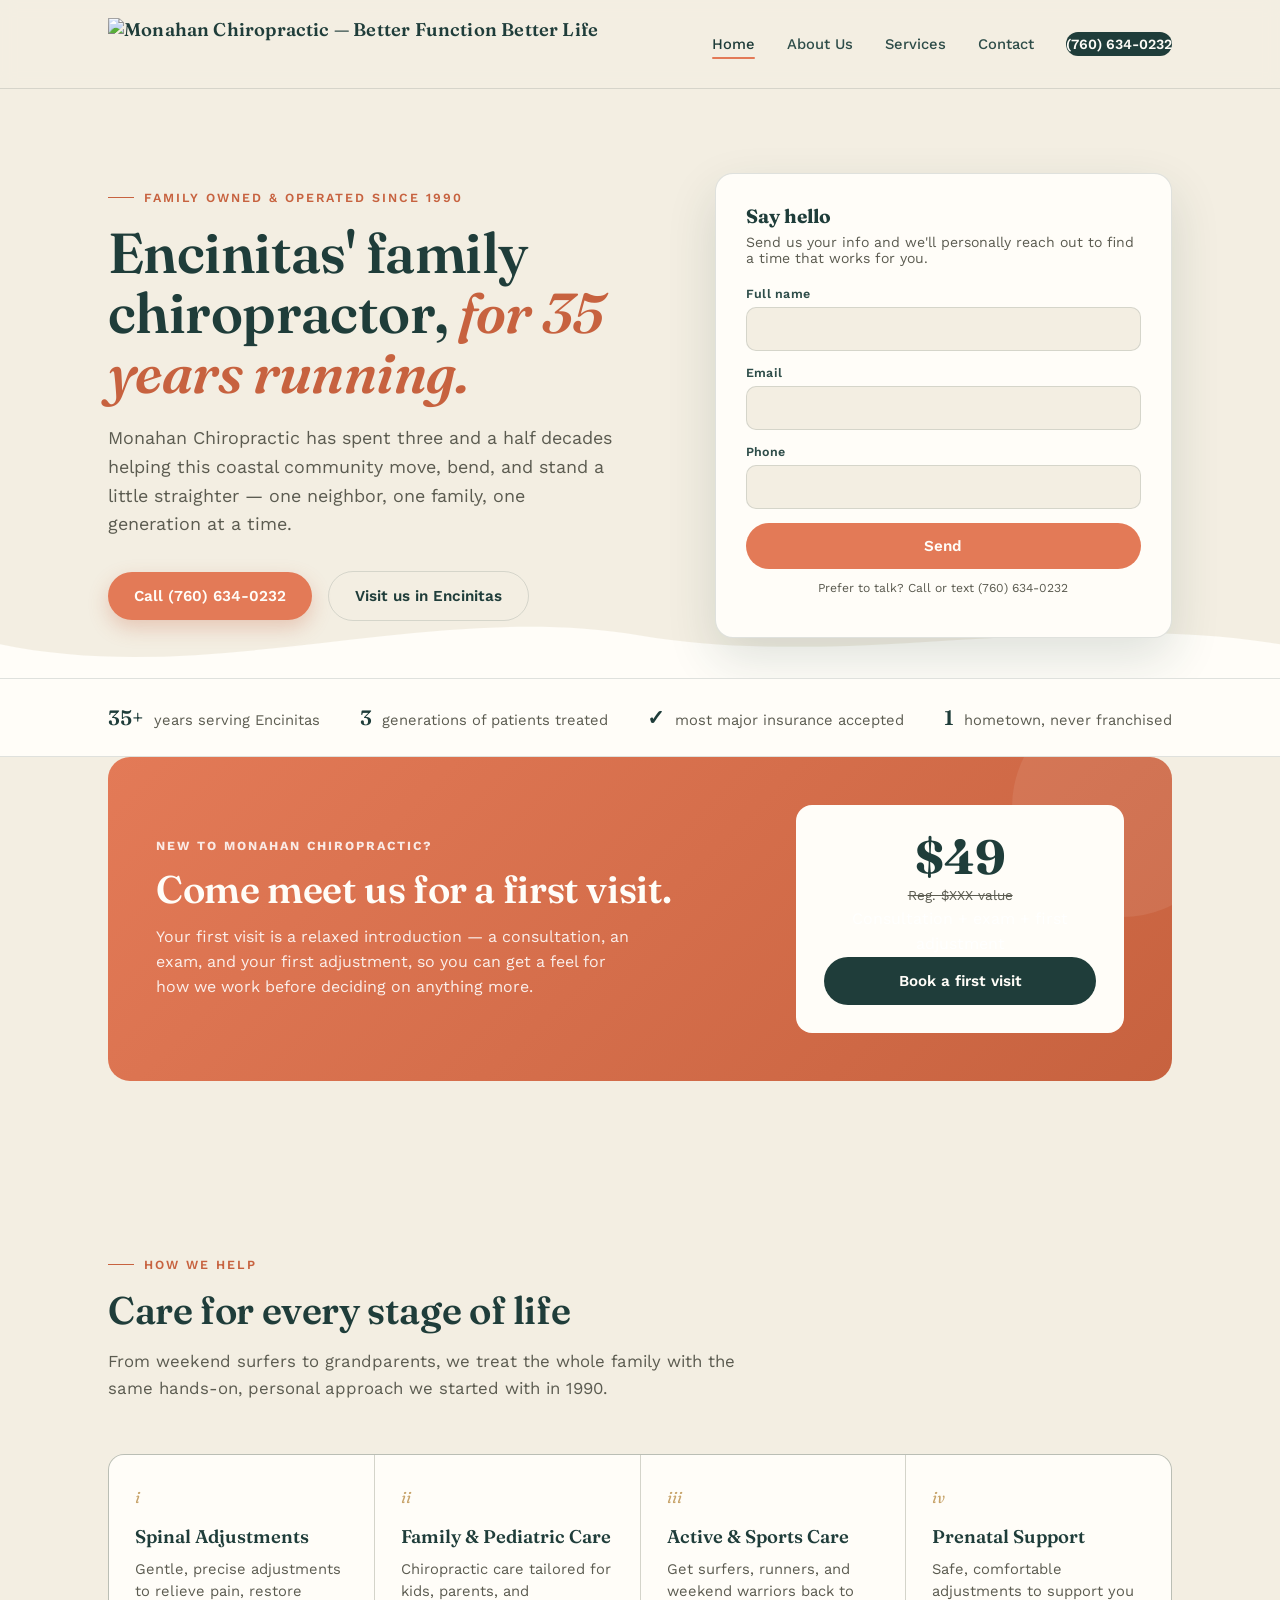
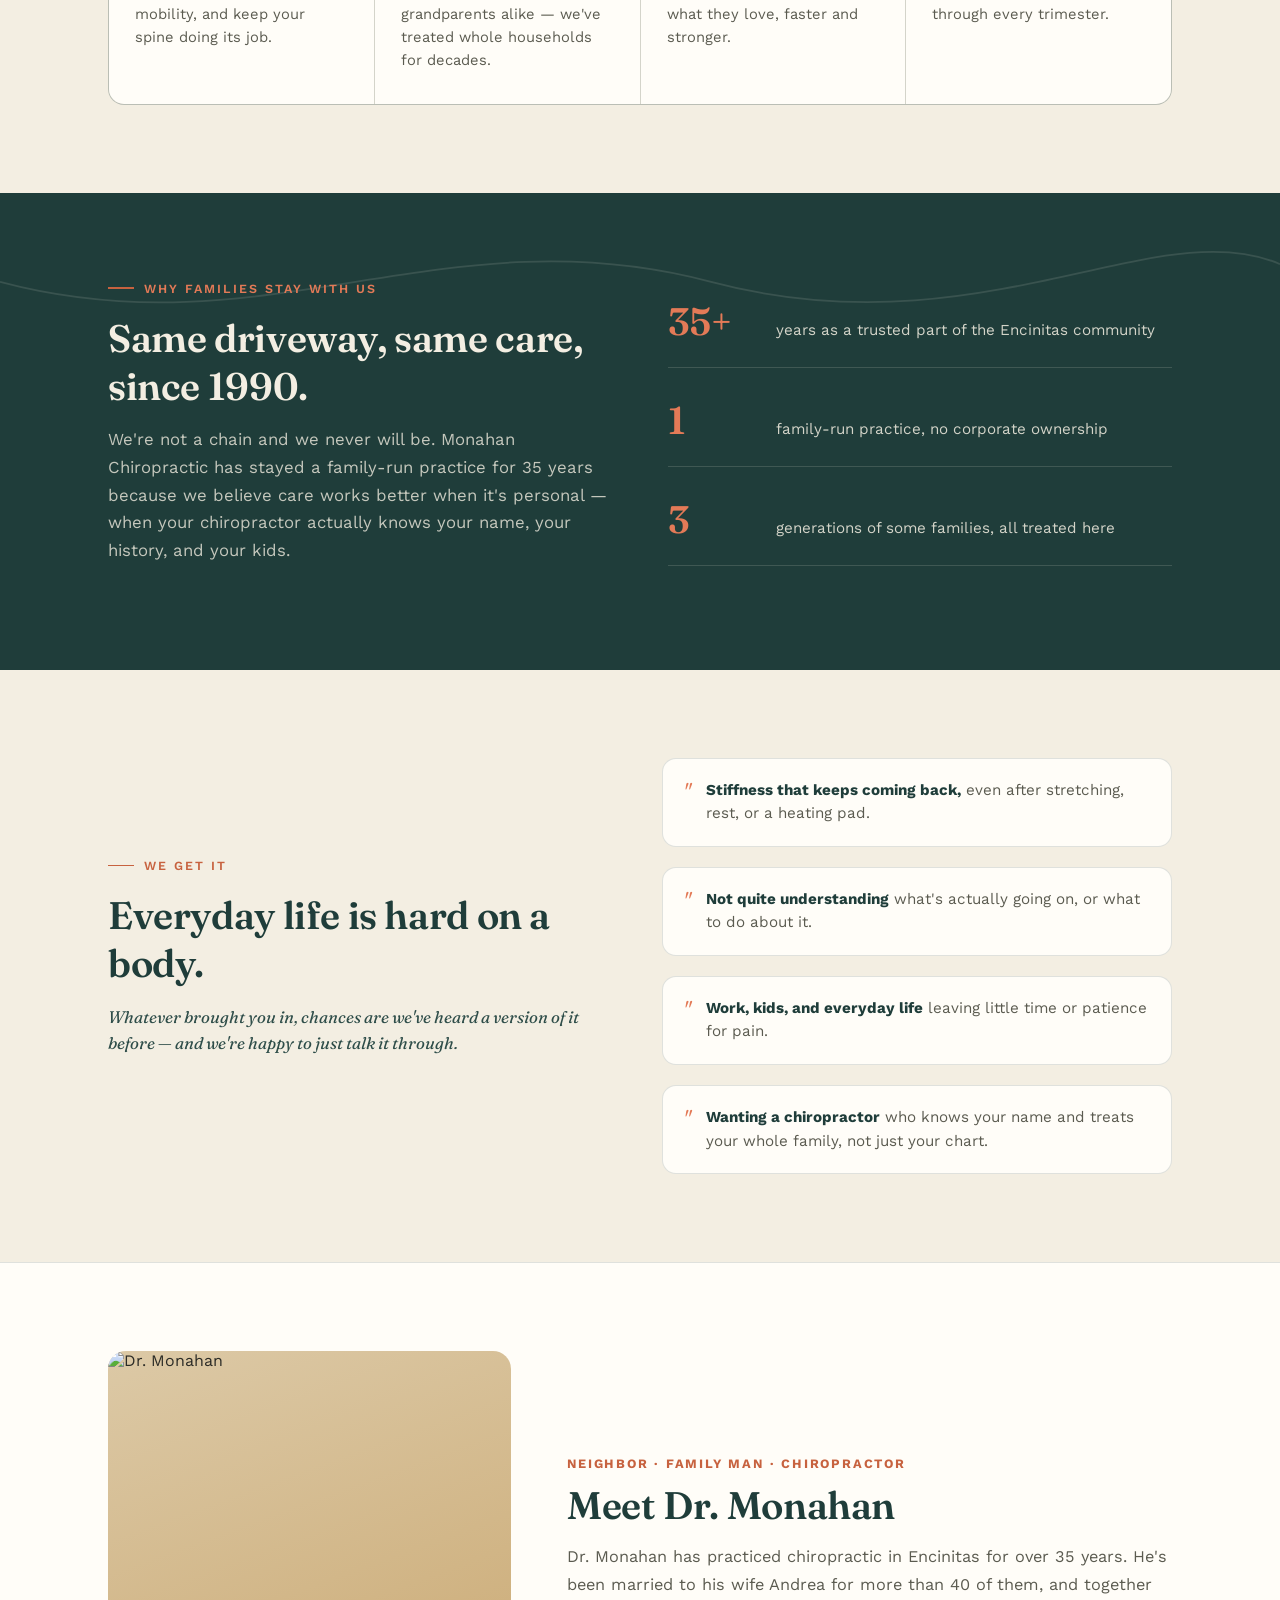
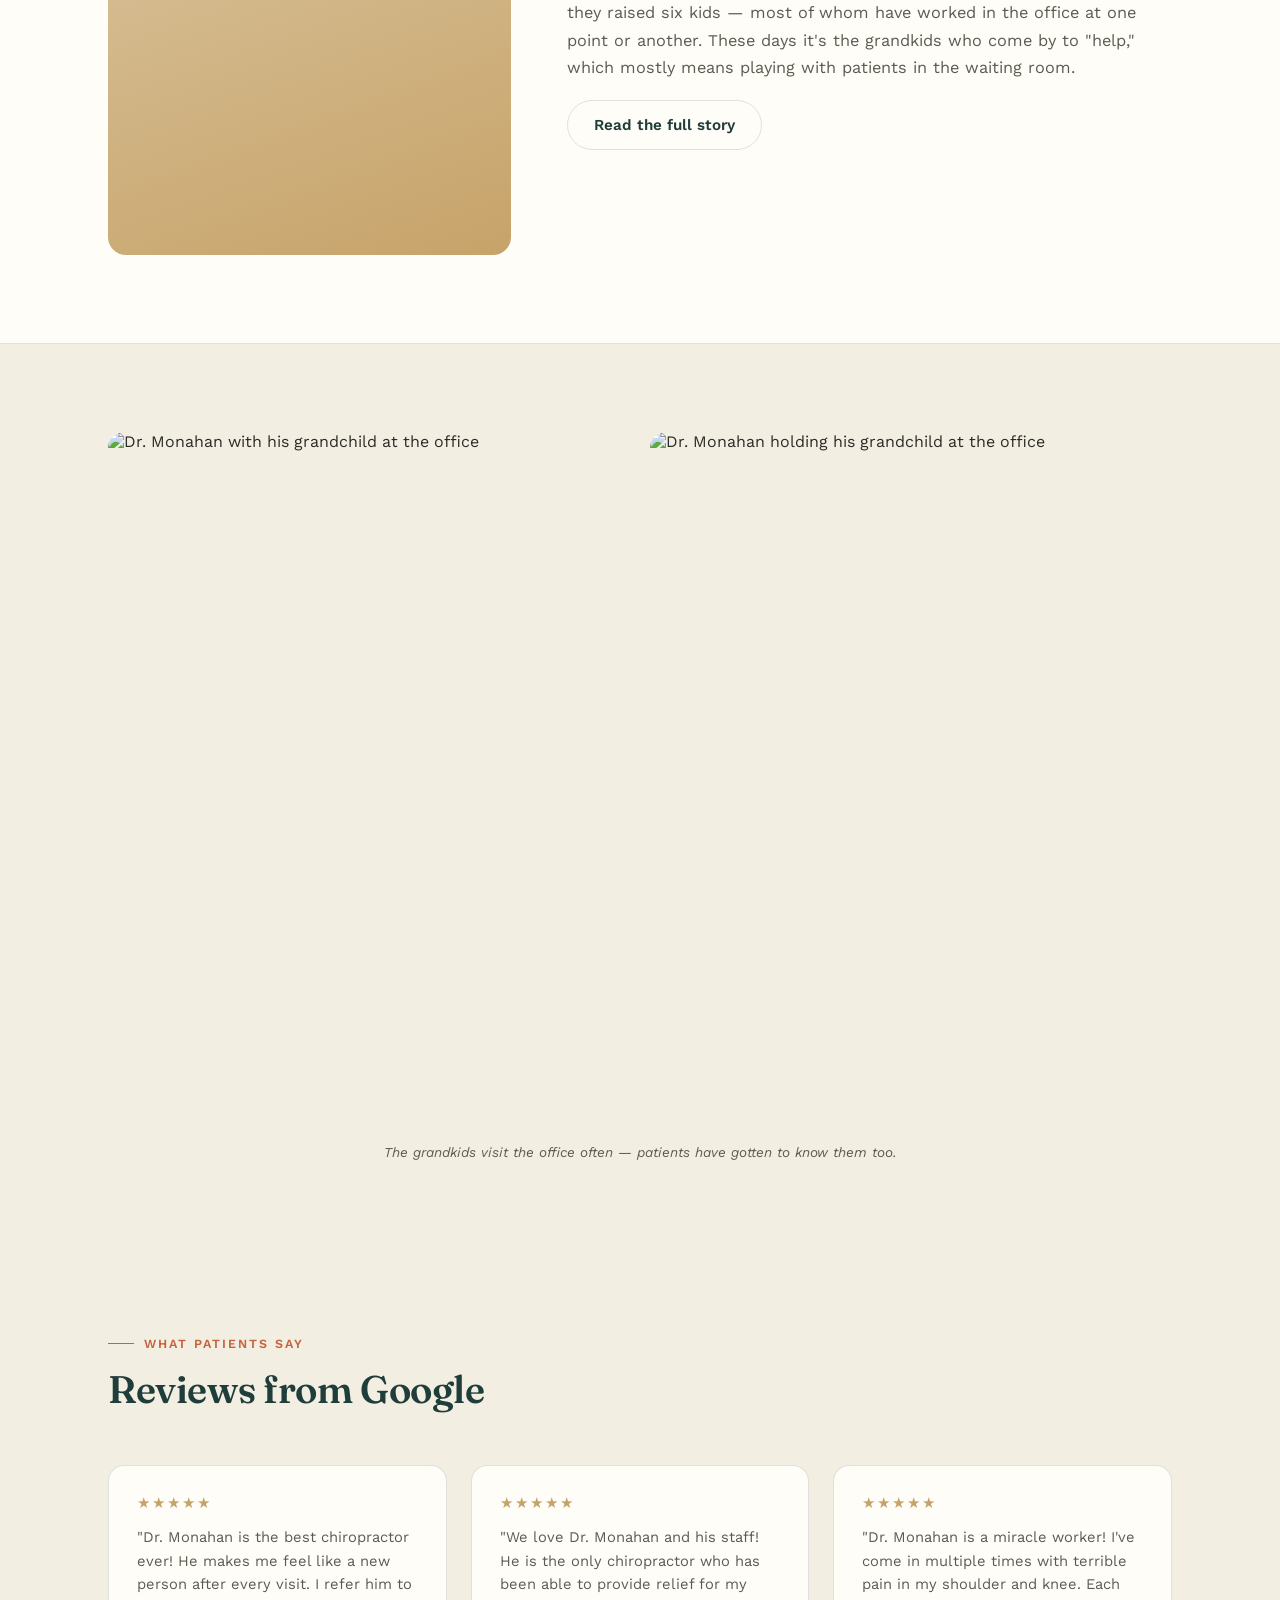
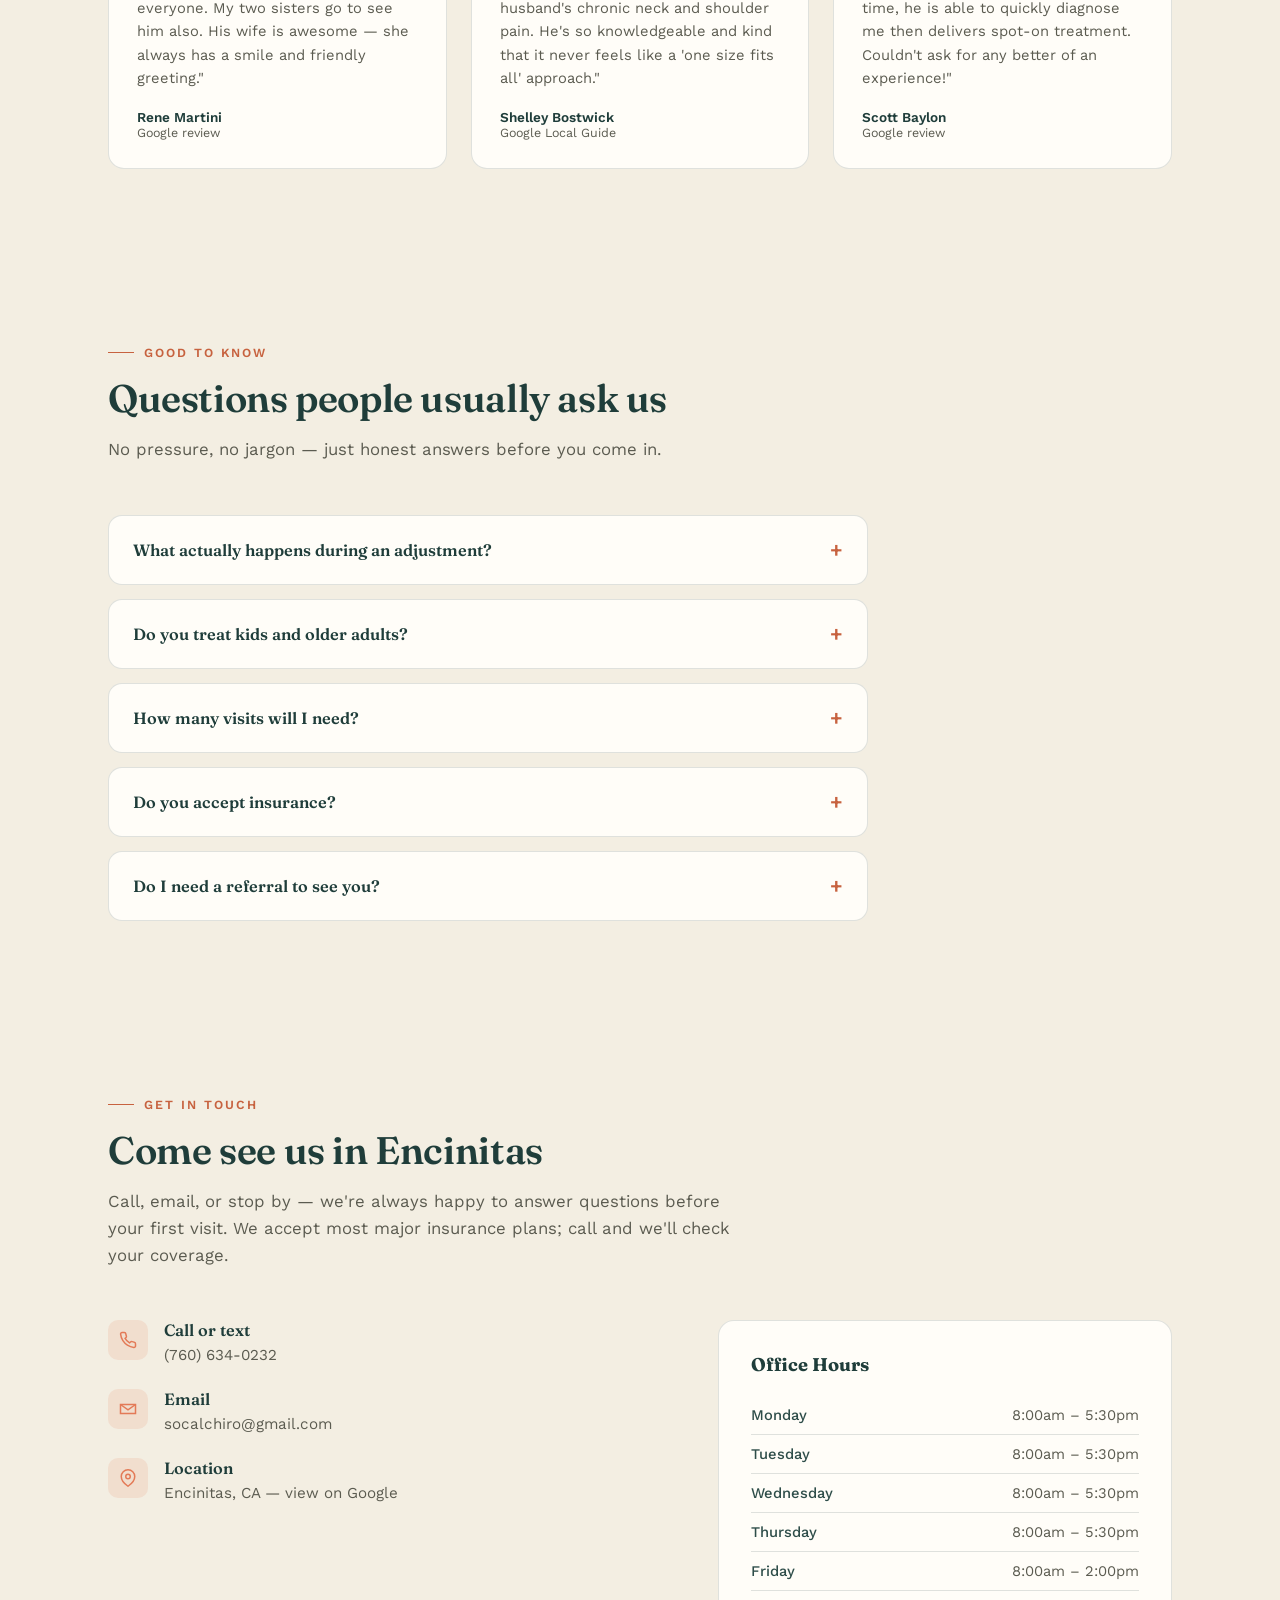
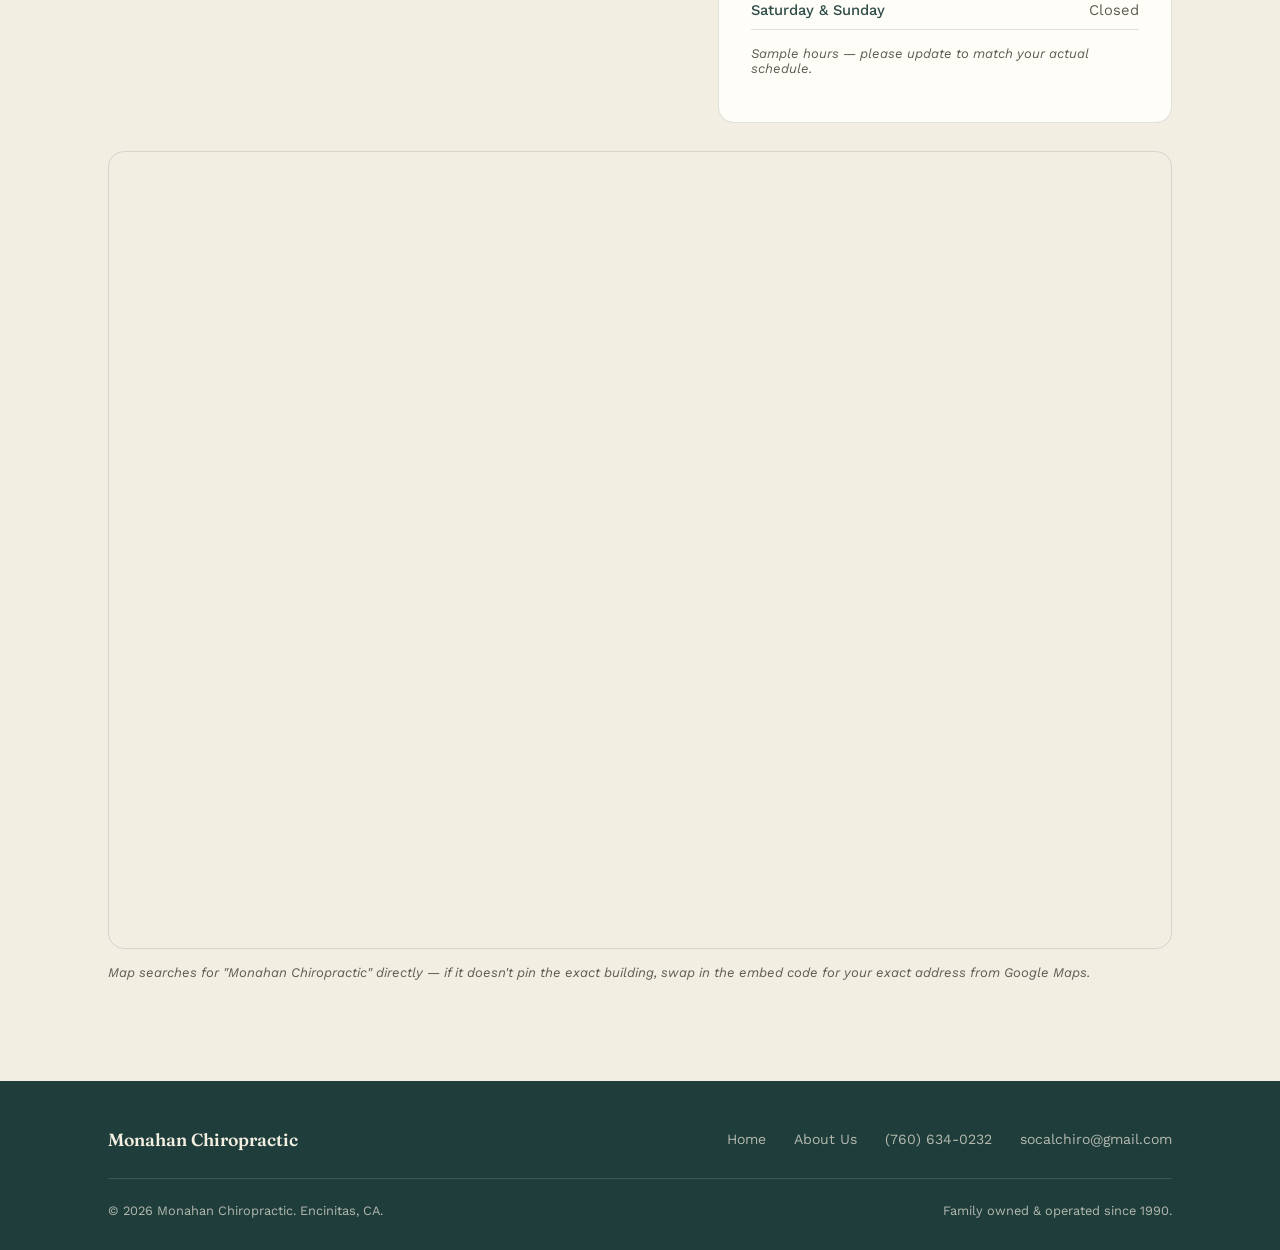
==== commit 39ff621a: "Add files via upload" ====
--- a/index.html
+++ b/index.html
@@ -11,7 +11,7 @@
 
 <nav class="nav">
   <div class="nav-inner">
-    <a href="index.html" class="brand">Monahan Chiropractic <span class="est">Est. Encinitas</span></a>
+    <a href="index.html" class="brand"><img src="images/logo.png" alt="Monahan Chiropractic — Better Function Better Life"></a>
     <div class="nav-links" id="navLinks">
       <a href="index.html" class="current">Home</a>
       <a href="about.html">About Us</a>
@@ -180,34 +180,50 @@
 <section style="background:var(--paper); border-top:1px solid var(--line); border-bottom:1px solid var(--line);">
   <div class="wrap bio-grid">
     <div class="bio-portrait">
-      <svg class="spine-svg" viewBox="0 0 400 500" preserveAspectRatio="xMidYMid slice" xmlns="http://www.w3.org/2000/svg">
-        <path d="M60 0 C 160 90, 0 160, 120 240 C 240 320, 80 380, 200 470 C 280 530, 240 560, 320 620" 
-              fill="none" stroke="#1F3D3A" stroke-width="3" stroke-opacity="0.2"/>
-      </svg>
+      <img src="images/dr-monahan-headshot.jpg" alt="Dr. Monahan">
     </div>
     <div class="bio-text">
       <div class="bio-tagline">Neighbor · Family Man · Chiropractor</div>
       <h2>Meet Dr. Monahan</h2>
-      <p>Dr. Monahan has spent 35 years caring for the Encinitas community, treating patients as neighbors first. His approach is hands-on, unhurried, and focused on finding what's actually causing your pain — not just masking it.</p>
+      <p>Dr. Monahan has practiced chiropractic in Encinitas for over 35 years. He's been married to his wife Andrea for more than 40 of them, and together they raised six kids — most of whom have worked in the office at one point or another. These days it's the grandkids who come by to "help," which mostly means playing with patients in the waiting room.</p>
       <a href="about.html" class="btn btn-ghost">Read the full story</a>
     </div>
   </div>
 </section>
 
 <section>
-  <div class="wrap">
-    <div class="testimonial">
-      <blockquote>"I've been coming here since I was a kid, and now I bring my own kids in. It still feels like walking into a neighbor's office, not a clinic."</blockquote>
-      <cite>— Longtime Encinitas patient</cite>
-    </div>
-  </div>
-</section>
-
-<section style="padding-top:0;">
-  <div class="wrap">
-    <div class="testimonial">
-      <blockquote>"Dr. Monahan actually listens before he ever touches your back. First chiropractor who's explained things in a way that made sense to me."</blockquote>
-      <cite>— Encinitas patient, 3+ years</cite>
+  <div class="wrap gallery-grid">
+    <img src="images/office-grandkid-1.jpg" alt="Dr. Monahan with his grandchild at the office">
+    <img src="images/office-grandkid-2.jpg" alt="Dr. Monahan holding his grandchild at the office">
+  </div>
+  <p class="gallery-caption wrap">The grandkids visit the office often — patients have gotten to know them too.</p>
+</section>
+
+<section>
+  <div class="wrap">
+    <div class="section-head">
+      <div class="eyebrow">What patients say</div>
+      <h2>Reviews from Google</h2>
+    </div>
+    <div class="review-grid">
+      <div class="review-card">
+        <div class="review-stars">★★★★★</div>
+        <p>"Dr. Monahan is the best chiropractor ever! He makes me feel like a new person after every visit. I refer him to everyone. My two sisters go to see him also. His wife is awesome — she always has a smile and friendly greeting."</p>
+        <div class="review-author">Rene Martini</div>
+        <div class="review-source">Google review</div>
+      </div>
+      <div class="review-card">
+        <div class="review-stars">★★★★★</div>
+        <p>"We love Dr. Monahan and his staff! He is the only chiropractor who has been able to provide relief for my husband's chronic neck and shoulder pain. He's so knowledgeable and kind that it never feels like a 'one size fits all' approach."</p>
+        <div class="review-author">Shelley Bostwick</div>
+        <div class="review-source">Google Local Guide</div>
+      </div>
+      <div class="review-card">
+        <div class="review-stars">★★★★★</div>
+        <p>"Dr. Monahan is a miracle worker! I've come in multiple times with terrible pain in my shoulder and knee. Each time, he is able to quickly diagnose me then delivers spot-on treatment. Couldn't ask for any better of an experience!"</p>
+        <div class="review-author">Scott Baylon</div>
+        <div class="review-source">Google review</div>
+      </div>
     </div>
   </div>
 </section>
@@ -277,7 +293,7 @@
           </div>
           <div>
             <h4>Location</h4>
-            <p>Encinitas, CA</p>
+            <a href="https://www.google.com/maps/search/?api=1&query=Monahan+Chiropractic+Encinitas+CA" target="_blank" rel="noopener">Encinitas, CA — view on Google</a>
           </div>
         </div>
       </div>
@@ -293,9 +309,9 @@
       </div>
     </div>
     <div class="map-embed" style="margin-top:28px;">
-      <iframe src="https://www.google.com/maps?q=Encinitas,CA&output=embed" loading="lazy" title="Map to Monahan Chiropractic"></iframe>
-    </div>
-    <p class="note">Placeholder map centered on Encinitas — swap in the embed code for your exact address from Google Maps.</p>
+      <iframe src="https://www.google.com/maps?q=Monahan+Chiropractic+Encinitas+CA&output=embed" loading="lazy" title="Map to Monahan Chiropractic"></iframe>
+    </div>
+    <p class="note">Map searches for "Monahan Chiropractic" directly — if it doesn't pin the exact building, swap in the embed code for your exact address from Google Maps.</p>
   </div>
 </section>
 
--- a/style.css
+++ b/style.css
@@ -83,8 +83,14 @@
   color: var(--ink);
   letter-spacing: 0.01em;
   display: flex;
-  align-items: baseline;
+  align-items: center;
   gap: 8px;
+}
+
+.brand img {
+  height: 52px;
+  width: auto;
+  display: block;
 }
 
 .brand .est {
@@ -590,6 +596,48 @@
   gap: 10px;
 }
 
+/* ---------- Reviews ---------- */
+.review-grid {
+  display: grid;
+  grid-template-columns: repeat(3, 1fr);
+  gap: 24px;
+}
+
+.review-card {
+  background: var(--paper);
+  border: 1px solid var(--line);
+  border-radius: 16px;
+  padding: 28px;
+  display: flex;
+  flex-direction: column;
+}
+
+.review-stars {
+  color: var(--gold);
+  font-size: 0.95rem;
+  letter-spacing: 2px;
+  margin-bottom: 14px;
+}
+
+.review-card p {
+  font-size: 0.92rem;
+  line-height: 1.6;
+  color: var(--text-soft);
+  margin: 0 0 18px;
+  flex-grow: 1;
+}
+
+.review-author {
+  font-size: 0.85rem;
+  font-weight: 600;
+  color: var(--ink);
+}
+
+.review-source {
+  font-size: 0.78rem;
+  color: var(--text-soft);
+}
+
 /* ---------- Lead capture form ---------- */
 .lead-card {
   background: var(--paper);
@@ -808,7 +856,40 @@
 .bio-portrait {
   aspect-ratio: 4/5;
   border-radius: 18px;
+  overflow: hidden;
   background: linear-gradient(160deg, #DCC9A6 0%, #C7A369 100%);
+}
+
+.bio-portrait img {
+  width: 100%;
+  height: 100%;
+  object-fit: cover;
+  object-position: center 20%;
+  display: block;
+}
+
+/* ---------- Family gallery ---------- */
+.gallery-grid {
+  display: grid;
+  grid-template-columns: 1fr 1fr;
+  gap: 20px;
+}
+
+.gallery-grid img {
+  width: 100%;
+  height: 100%;
+  aspect-ratio: 3/4;
+  object-fit: cover;
+  border-radius: 16px;
+  display: block;
+}
+
+.gallery-caption {
+  font-size: 0.85rem;
+  color: var(--text-soft);
+  font-style: italic;
+  text-align: center;
+  margin-top: 16px;
 }
 
 .bio-tagline {
@@ -904,8 +985,16 @@
   aspect-ratio: 3/4;
   border-radius: 18px;
   background: linear-gradient(160deg, #DCC9A6 0%, #C7A369 100%);
+  overflow: hidden;
   position: sticky;
   top: 100px;
+}
+
+.story-portrait img {
+  width: 100%;
+  height: 100%;
+  object-fit: cover;
+  display: block;
 }
 
 .story-text p {
@@ -968,6 +1057,8 @@
   .offer { grid-template-columns: 1fr; padding: 32px; }
   .pain-grid, .bio-grid { grid-template-columns: 1fr; }
   .bio-portrait { aspect-ratio: 16/9; }
+  .review-grid { grid-template-columns: 1fr; }
+  .gallery-grid { grid-template-columns: 1fr 1fr; gap: 12px; }
 }
 
 @media (max-width: 900px) {
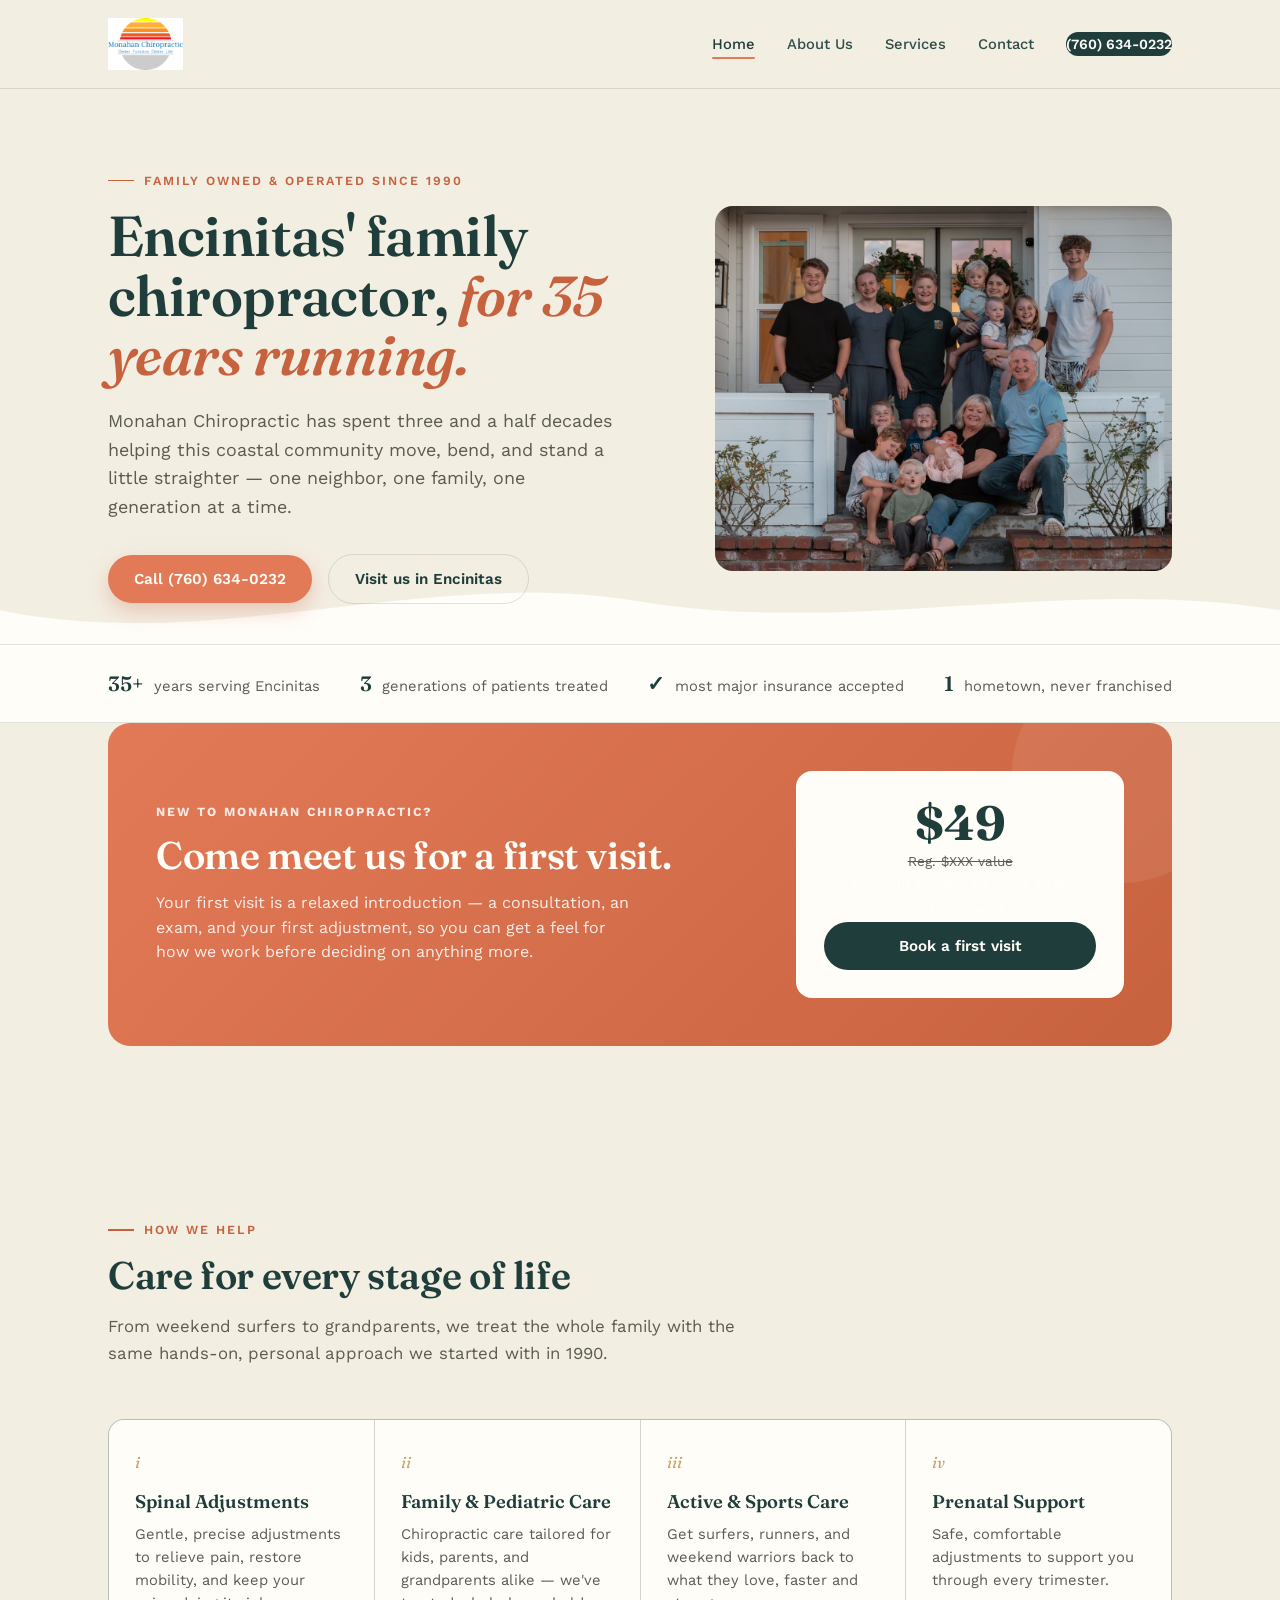
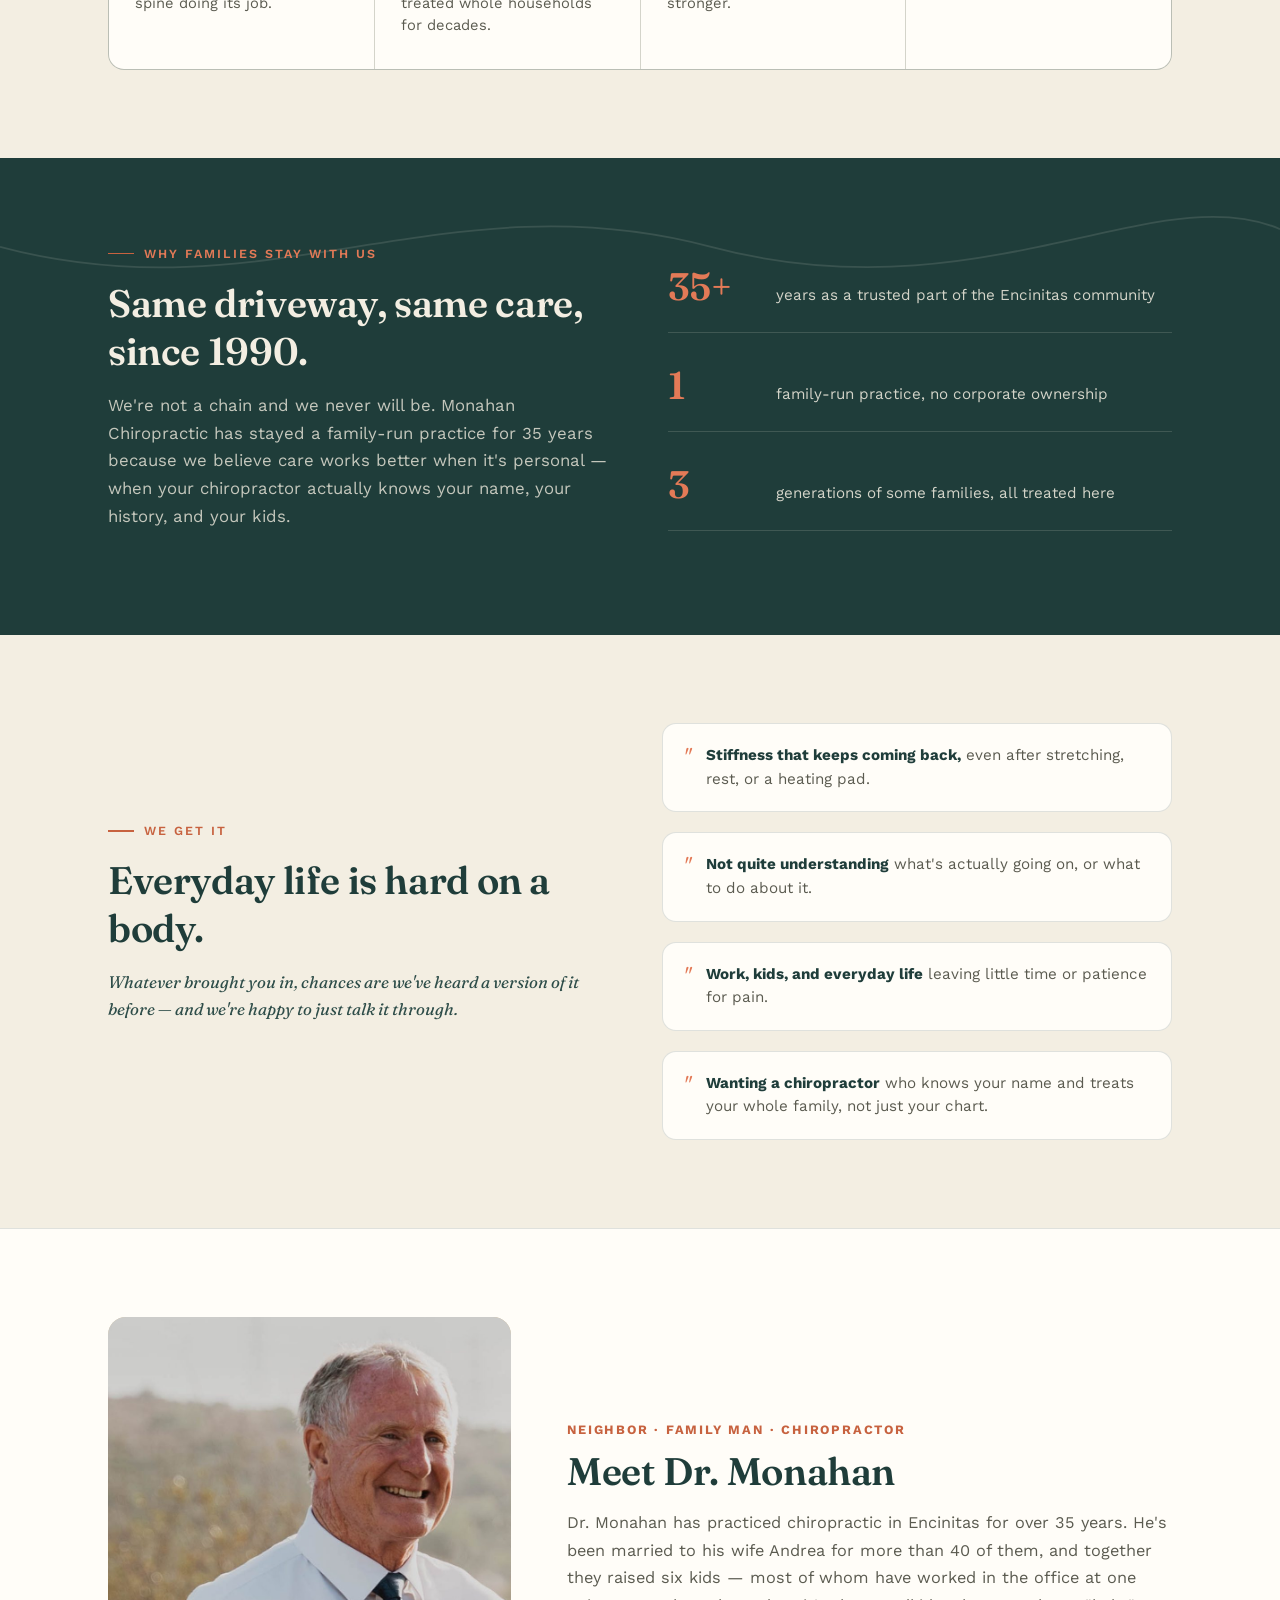
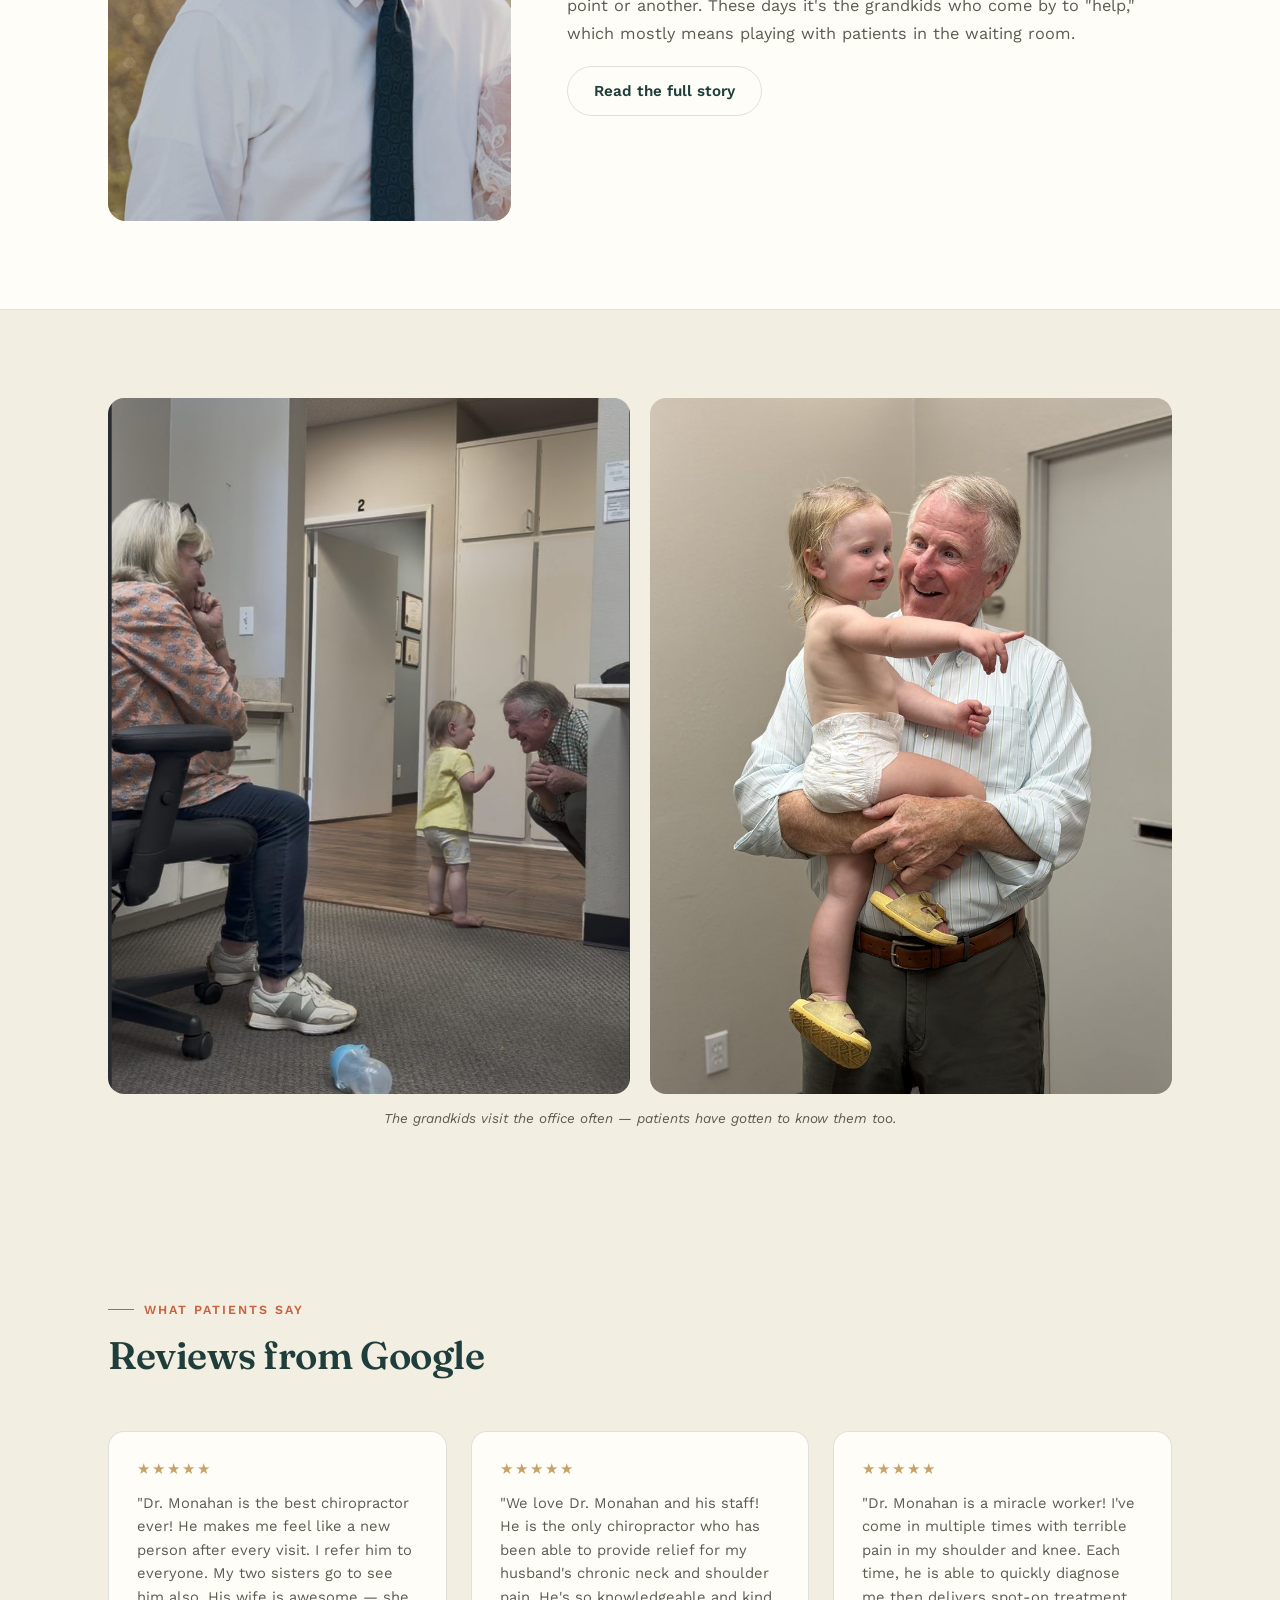
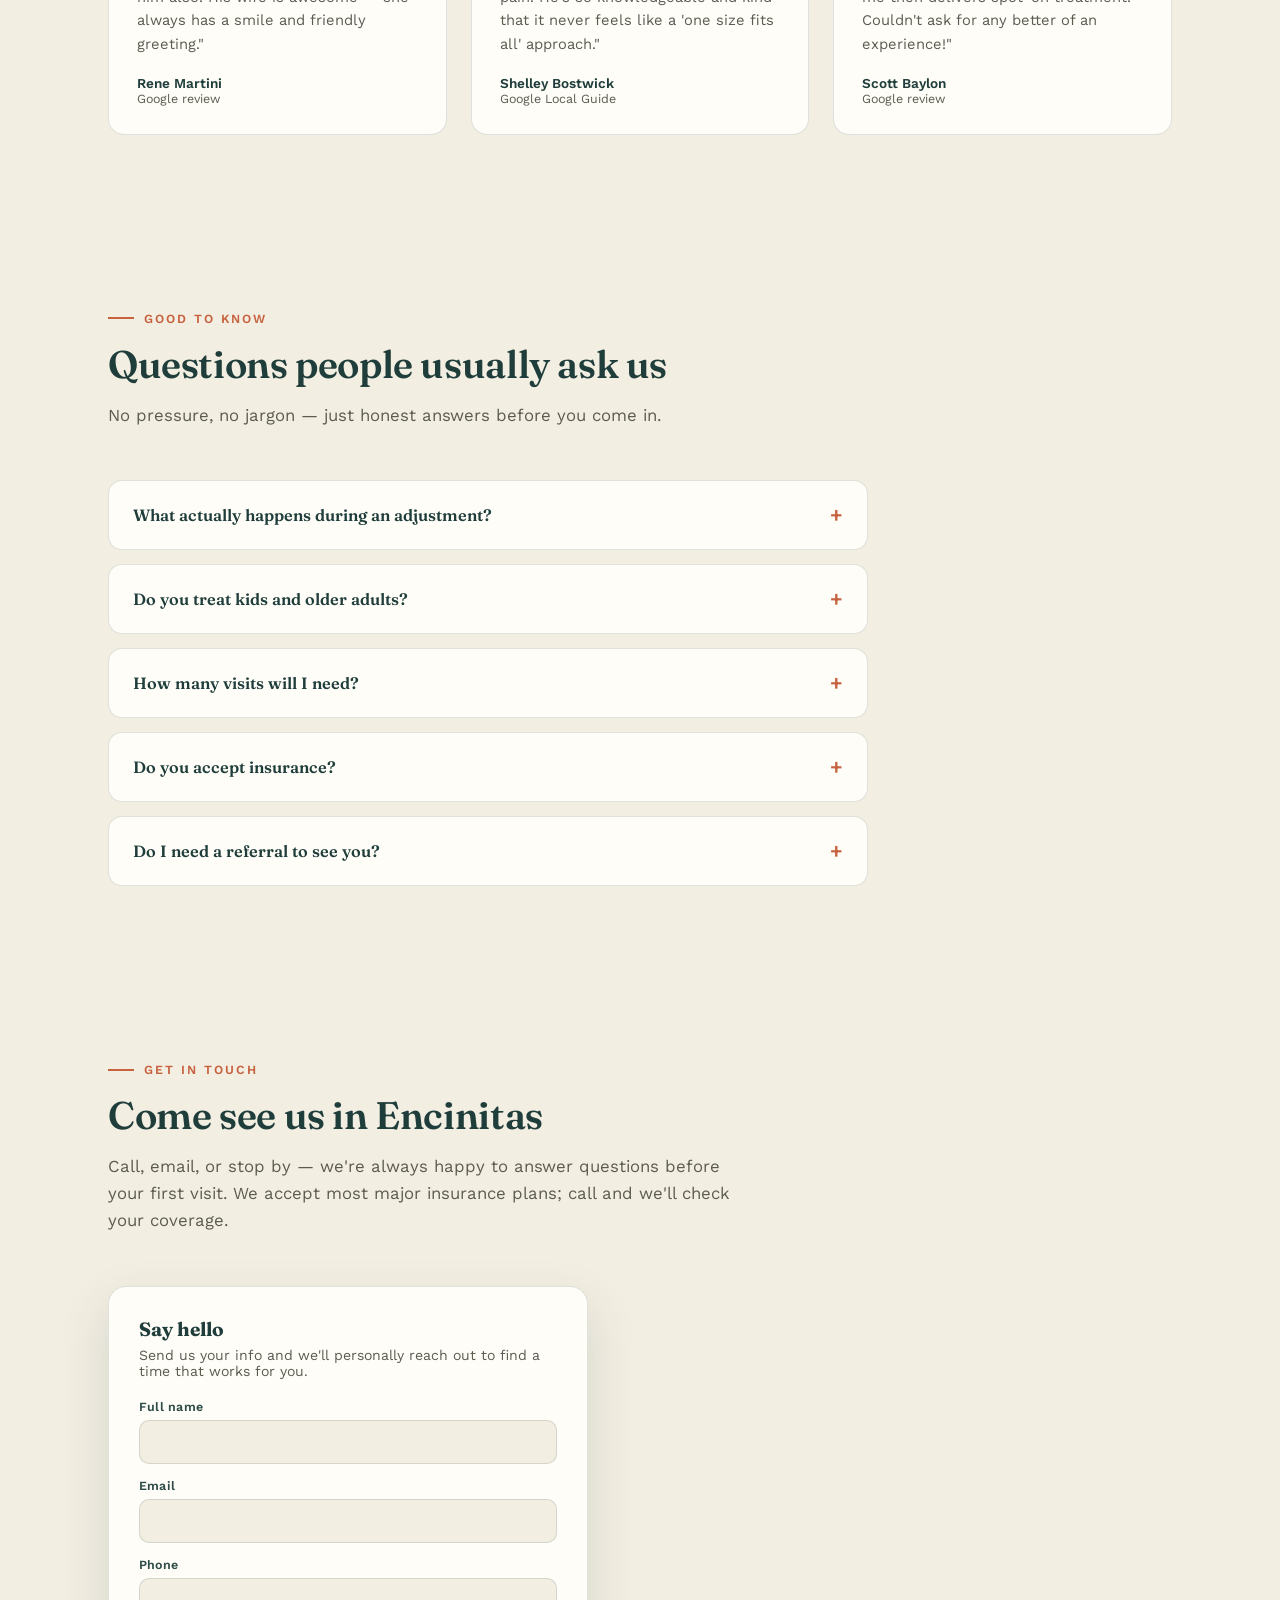
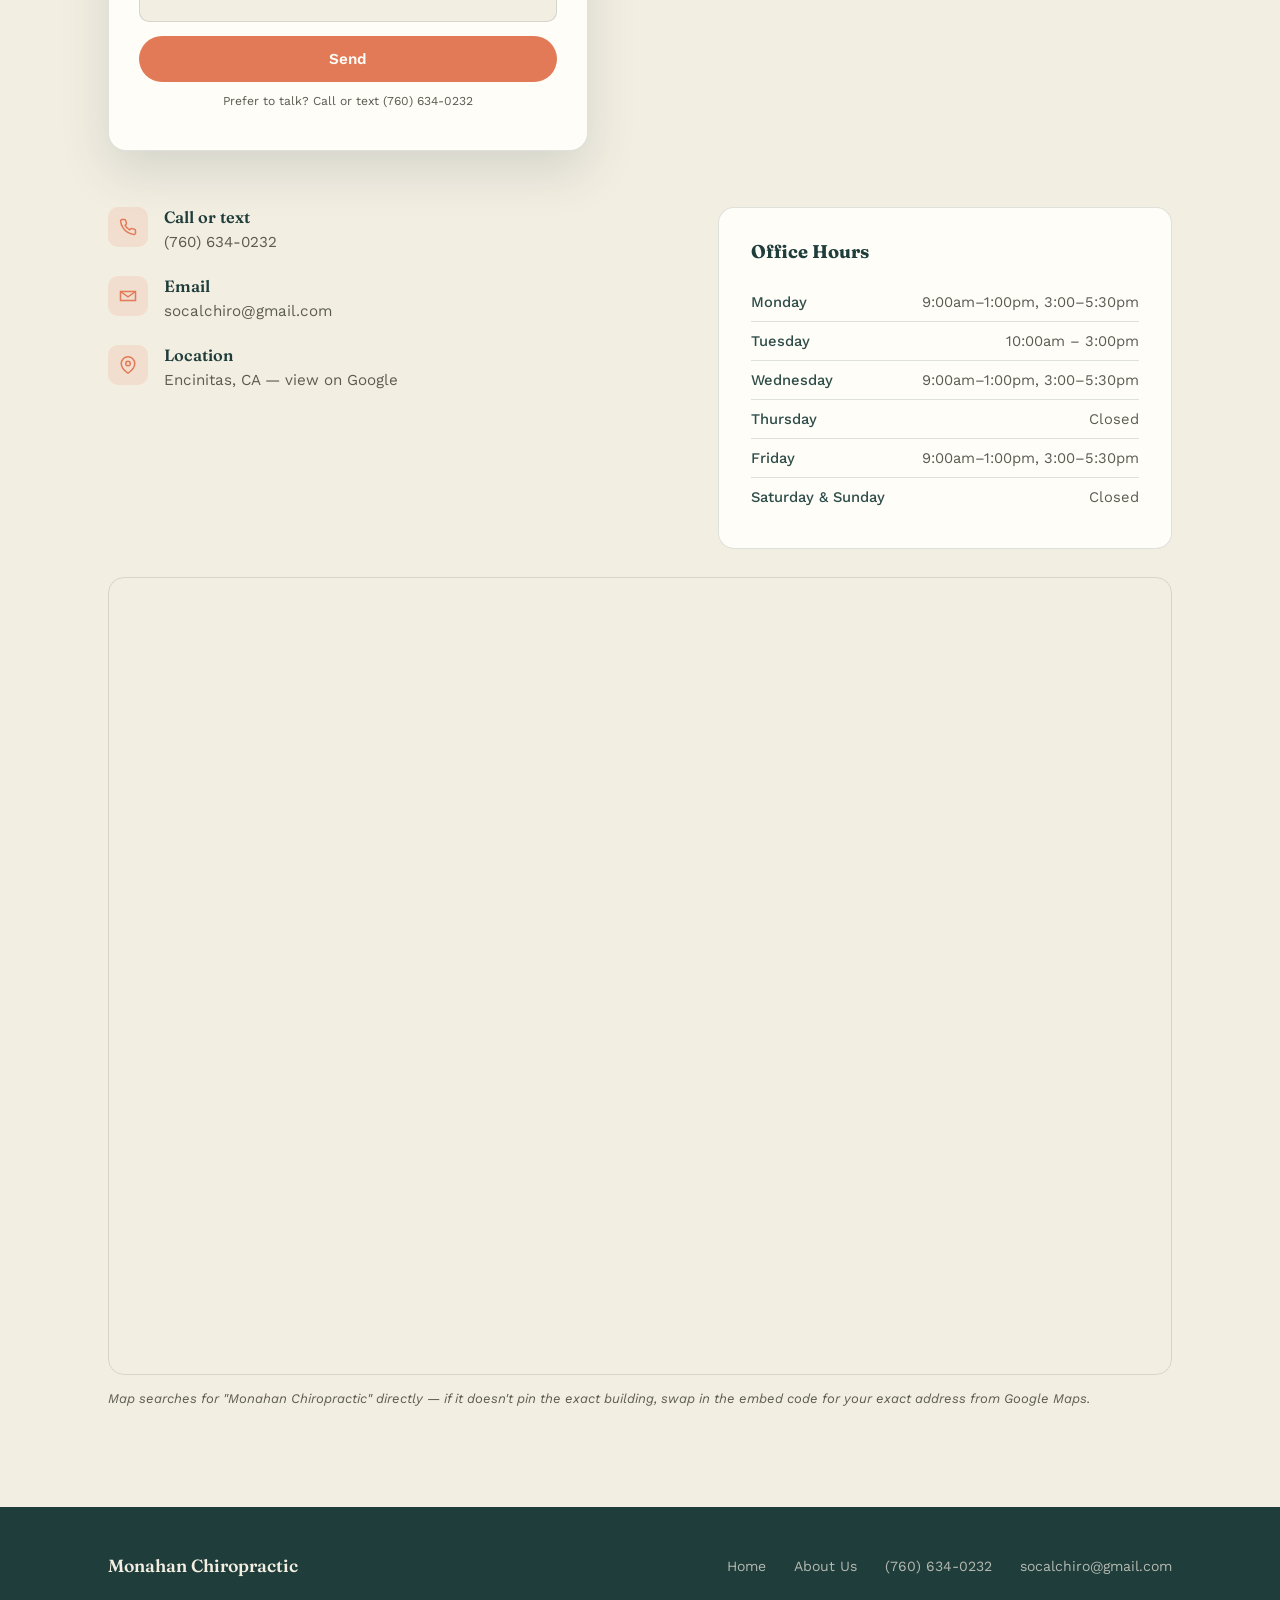
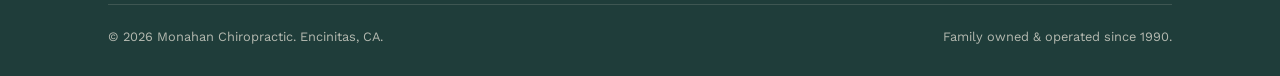
==== commit f36811db: "Add files via upload" ====
--- a/index.html
+++ b/index.html
@@ -36,25 +36,9 @@
         <a href="#contact" class="btn btn-ghost">Visit us in Encinitas</a>
       </div>
     </div>
-    <div class="lead-card">
-      <h3>Say hello</h3>
-      <p class="sub">Send us your info and we'll personally reach out to find a time that works for you.</p>
-      <form id="leadForm">
-        <div class="lead-field">
-          <label for="fullName">Full name</label>
-          <input type="text" id="fullName" name="fullName" required>
-        </div>
-        <div class="lead-field">
-          <label for="email">Email</label>
-          <input type="email" id="email" name="email" required>
-        </div>
-        <div class="lead-field">
-          <label for="phone">Phone</label>
-          <input type="tel" id="phone" name="phone" required>
-        </div>
-        <button type="submit" class="lead-submit">Send</button>
-      </form>
-      <p class="lead-note">Prefer to talk? Call or text (760) 634-0232</p>
+    <div class="hero-portrait hero-portrait-wide">
+      <img src="images/family-porch.jpg" alt="Dr. Monahan with his wife, kids, and grandkids">
+      <div class="hero-portrait-tag"><span class="dot"></span> Family owned, three generations strong</div>
     </div>
   </div>
 
@@ -267,6 +251,28 @@
       <h2>Come see us in Encinitas</h2>
       <p>Call, email, or stop by — we're always happy to answer questions before your first visit. We accept most major insurance plans; call and we'll check your coverage.</p>
     </div>
+    <div style="max-width:480px; margin-bottom:56px;">
+      <div class="lead-card">
+        <h3>Say hello</h3>
+        <p class="sub">Send us your info and we'll personally reach out to find a time that works for you.</p>
+        <form id="leadForm">
+          <div class="lead-field">
+            <label for="fullName">Full name</label>
+            <input type="text" id="fullName" name="fullName" required>
+          </div>
+          <div class="lead-field">
+            <label for="email">Email</label>
+            <input type="email" id="email" name="email" required>
+          </div>
+          <div class="lead-field">
+            <label for="phone">Phone</label>
+            <input type="tel" id="phone" name="phone" required>
+          </div>
+          <button type="submit" class="lead-submit">Send</button>
+        </form>
+        <p class="lead-note">Prefer to talk? Call or text (760) 634-0232</p>
+      </div>
+    </div>
     <div class="contact-grid">
       <div class="info-list">
         <div class="info-item">
@@ -299,13 +305,12 @@
       </div>
       <div class="hours-card">
         <h3>Office Hours</h3>
-        <div class="hours-row"><span class="day">Monday</span><span class="time">8:00am – 5:30pm</span></div>
-        <div class="hours-row"><span class="day">Tuesday</span><span class="time">8:00am – 5:30pm</span></div>
-        <div class="hours-row"><span class="day">Wednesday</span><span class="time">8:00am – 5:30pm</span></div>
-        <div class="hours-row"><span class="day">Thursday</span><span class="time">8:00am – 5:30pm</span></div>
-        <div class="hours-row"><span class="day">Friday</span><span class="time">8:00am – 2:00pm</span></div>
+        <div class="hours-row"><span class="day">Monday</span><span class="time">9:00am–1:00pm, 3:00–5:30pm</span></div>
+        <div class="hours-row"><span class="day">Tuesday</span><span class="time">10:00am – 3:00pm</span></div>
+        <div class="hours-row"><span class="day">Wednesday</span><span class="time">9:00am–1:00pm, 3:00–5:30pm</span></div>
+        <div class="hours-row"><span class="day">Thursday</span><span class="time">Closed</span></div>
+        <div class="hours-row"><span class="day">Friday</span><span class="time">9:00am–1:00pm, 3:00–5:30pm</span></div>
         <div class="hours-row"><span class="day">Saturday &amp; Sunday</span><span class="time">Closed</span></div>
-        <p class="note">Sample hours — please update to match your actual schedule.</p>
       </div>
     </div>
     <div class="map-embed" style="margin-top:28px;">
--- a/style.css
+++ b/style.css
@@ -269,6 +269,20 @@
   padding: 22px;
 }
 
+.hero-portrait img {
+  position: absolute;
+  inset: 0;
+  width: 100%;
+  height: 100%;
+  object-fit: cover;
+  object-position: center 25%;
+  z-index: 0;
+}
+
+.hero-portrait.hero-portrait-wide {
+  aspect-ratio: 5/4;
+}
+
 .hero-portrait-tag {
   background: var(--paper);
   border-radius: 12px;
@@ -969,7 +983,12 @@
 
 /* ---------- About page specifics ---------- */
 .about-hero {
-  padding: 64px 0 20px;
+  padding: 64px 0 60px;
+}
+
+.about-hero .wrap {
+  position: relative;
+  z-index: 1;
 }
 
 .about-hero h1 { max-width: 16ch; }
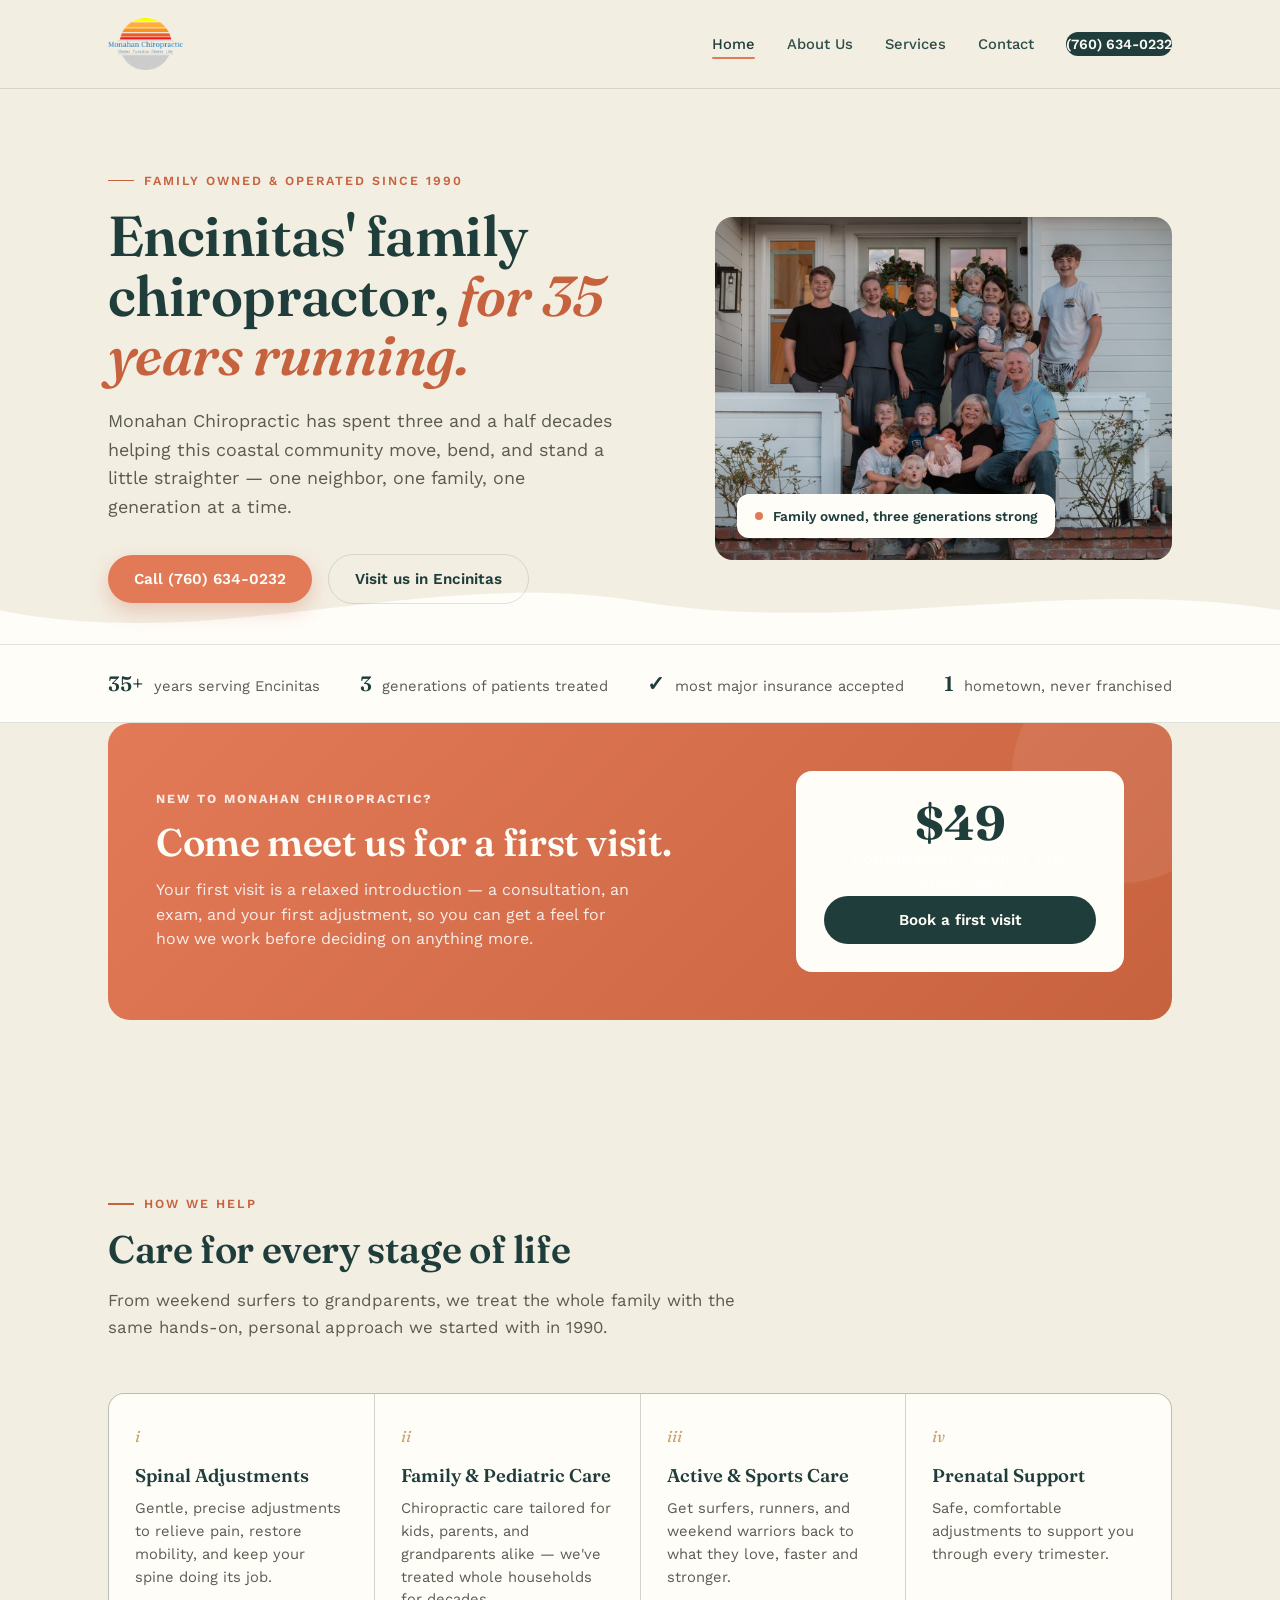
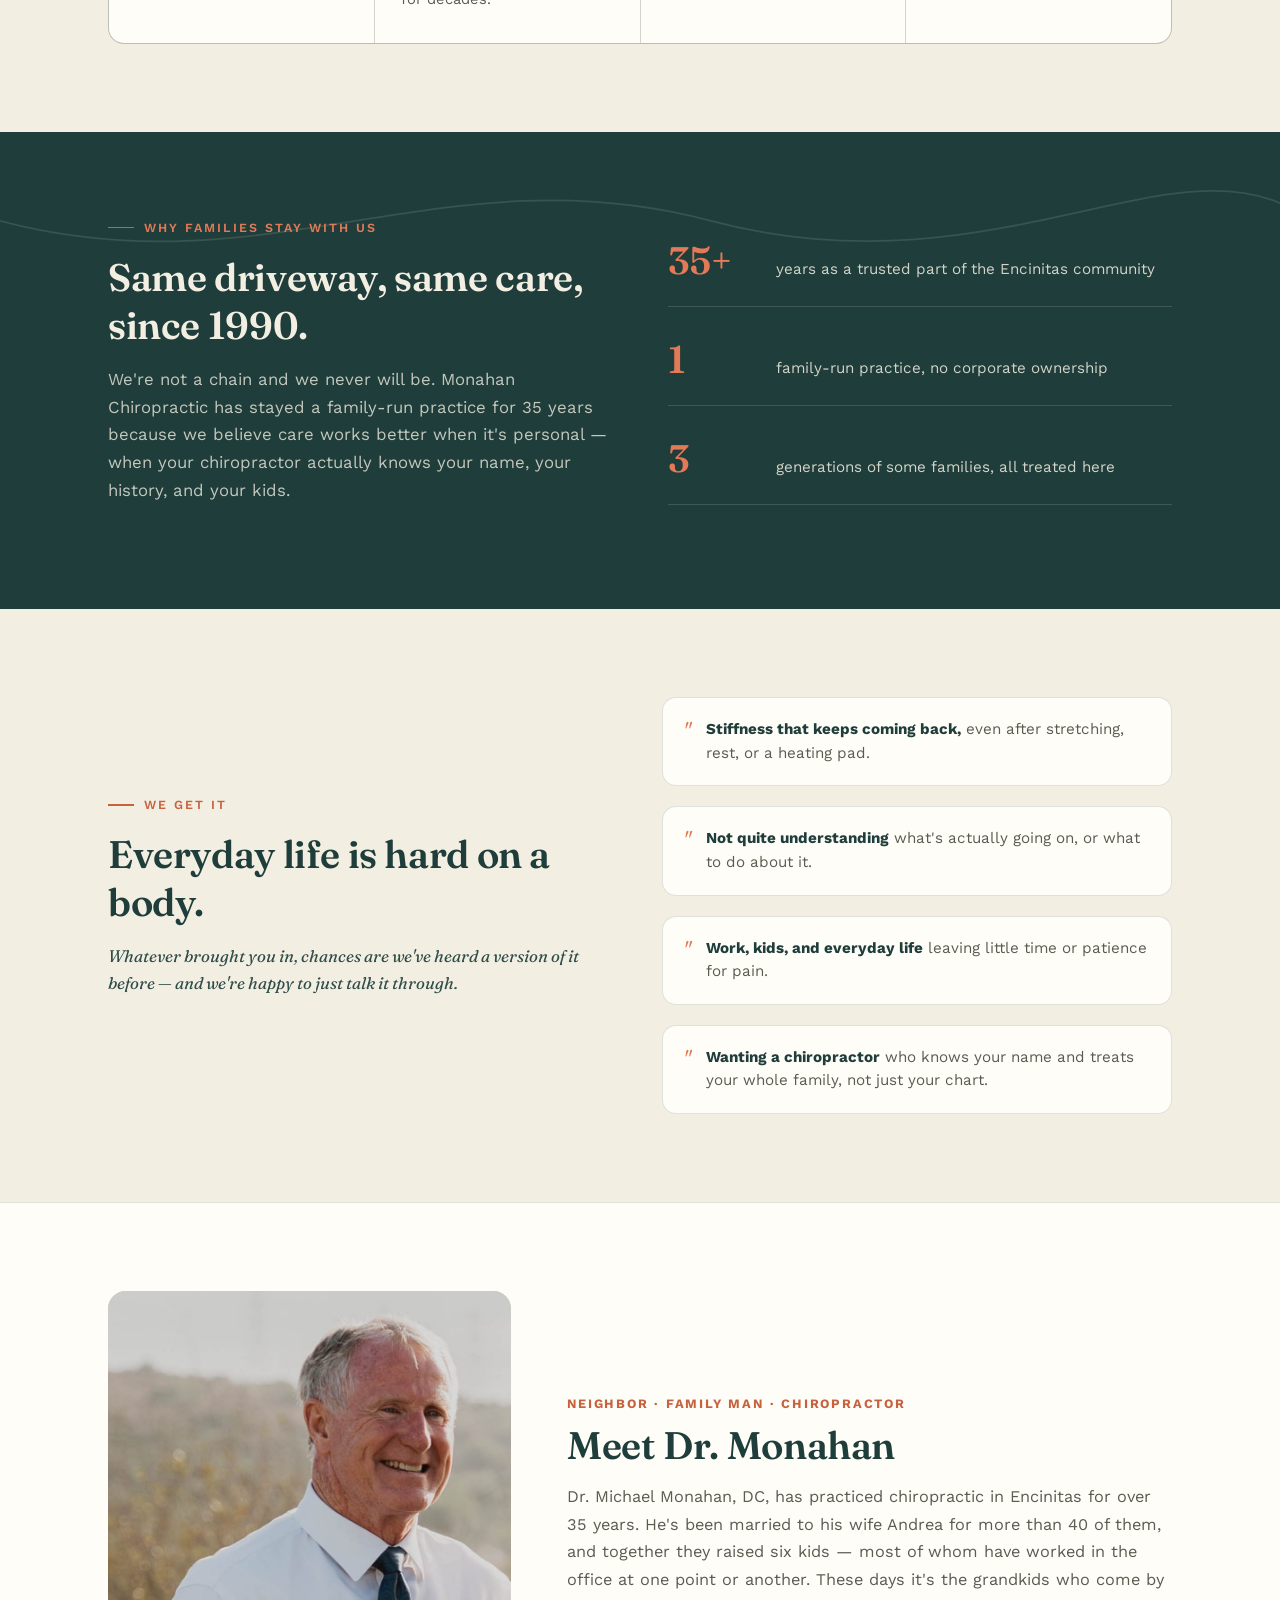
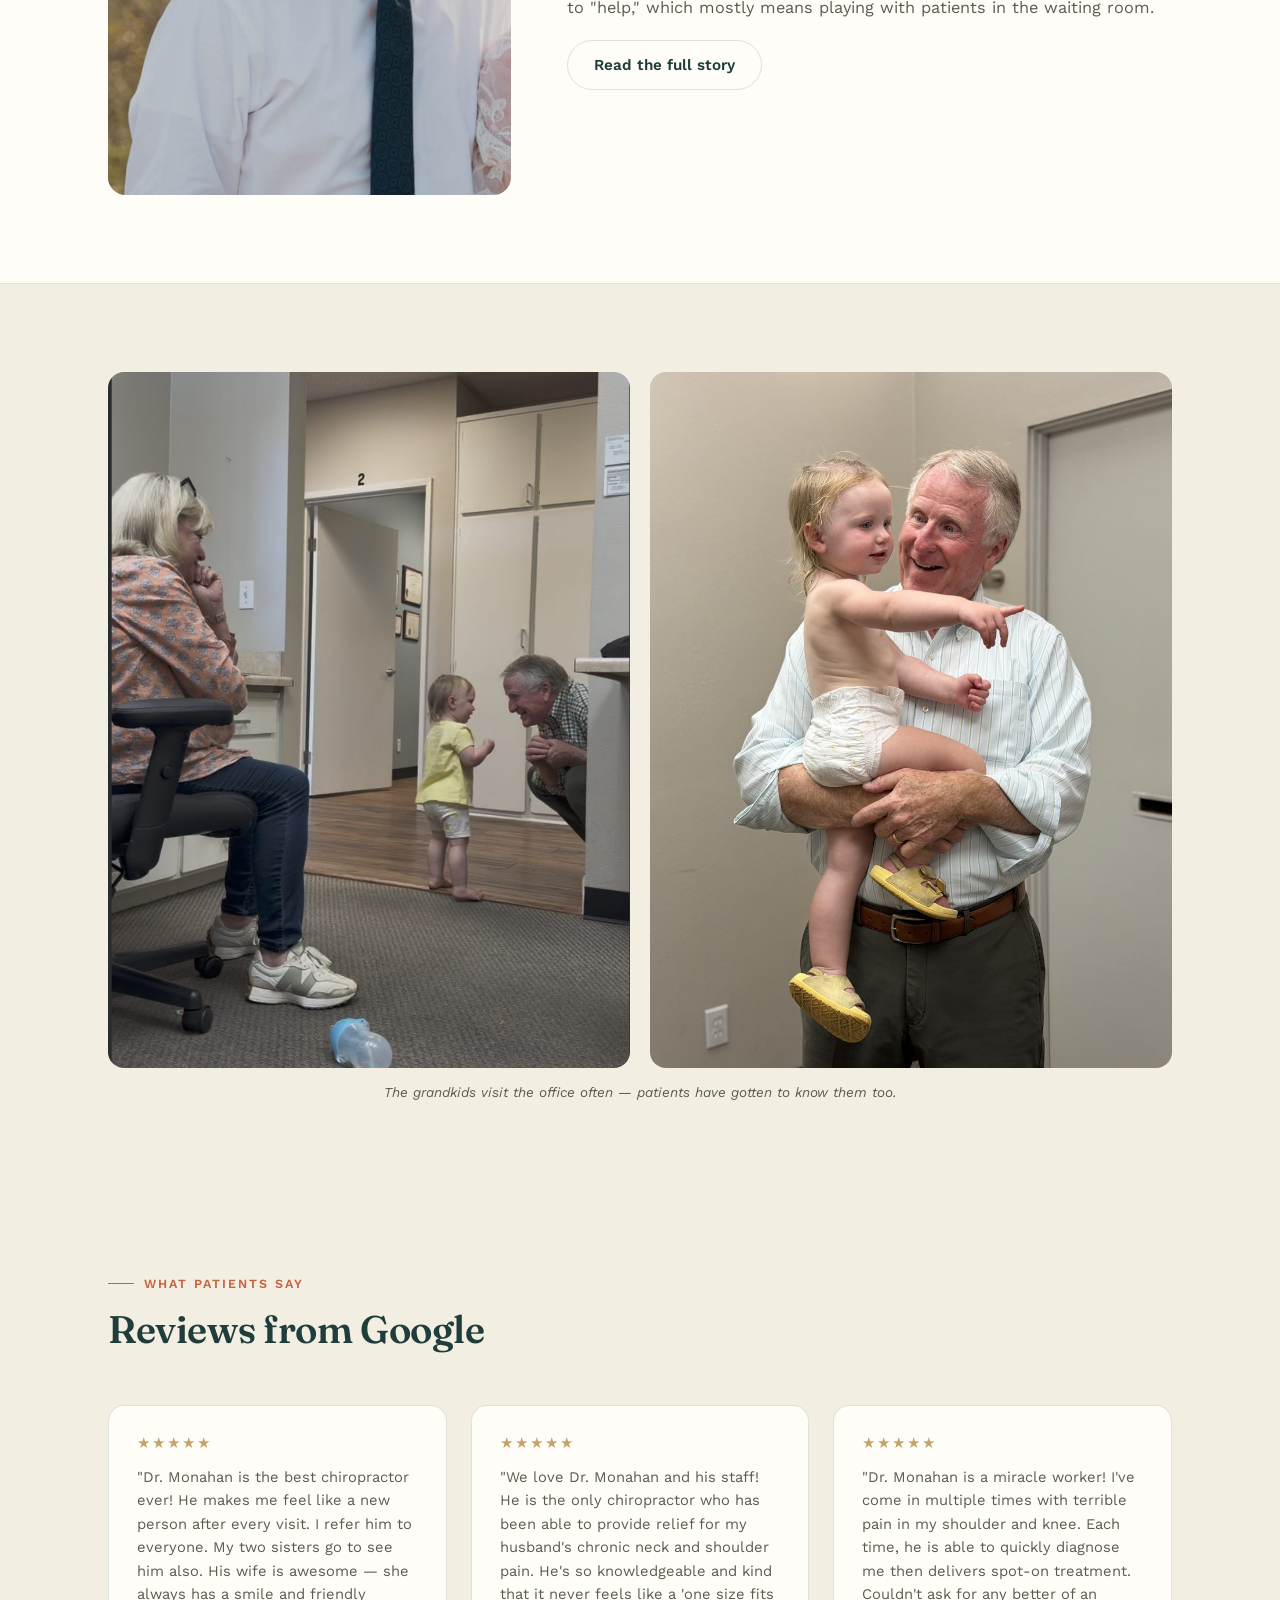
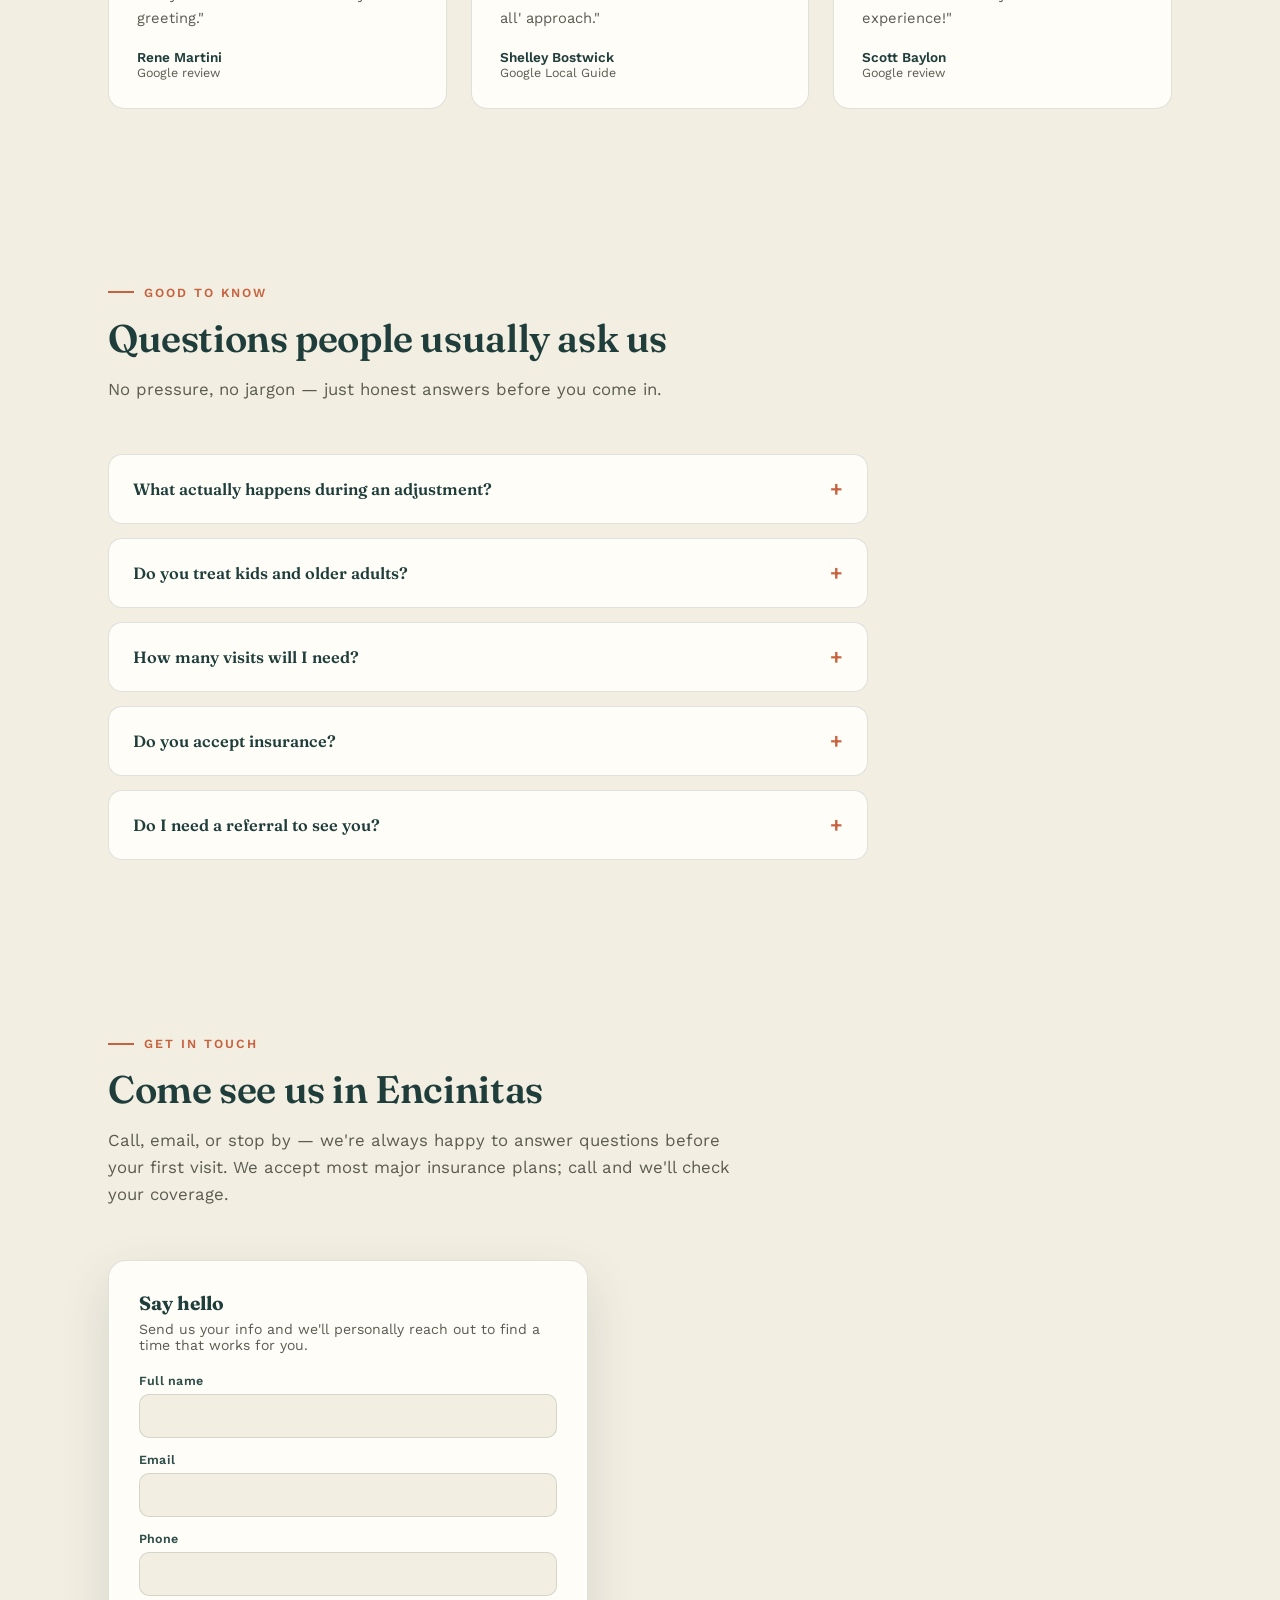
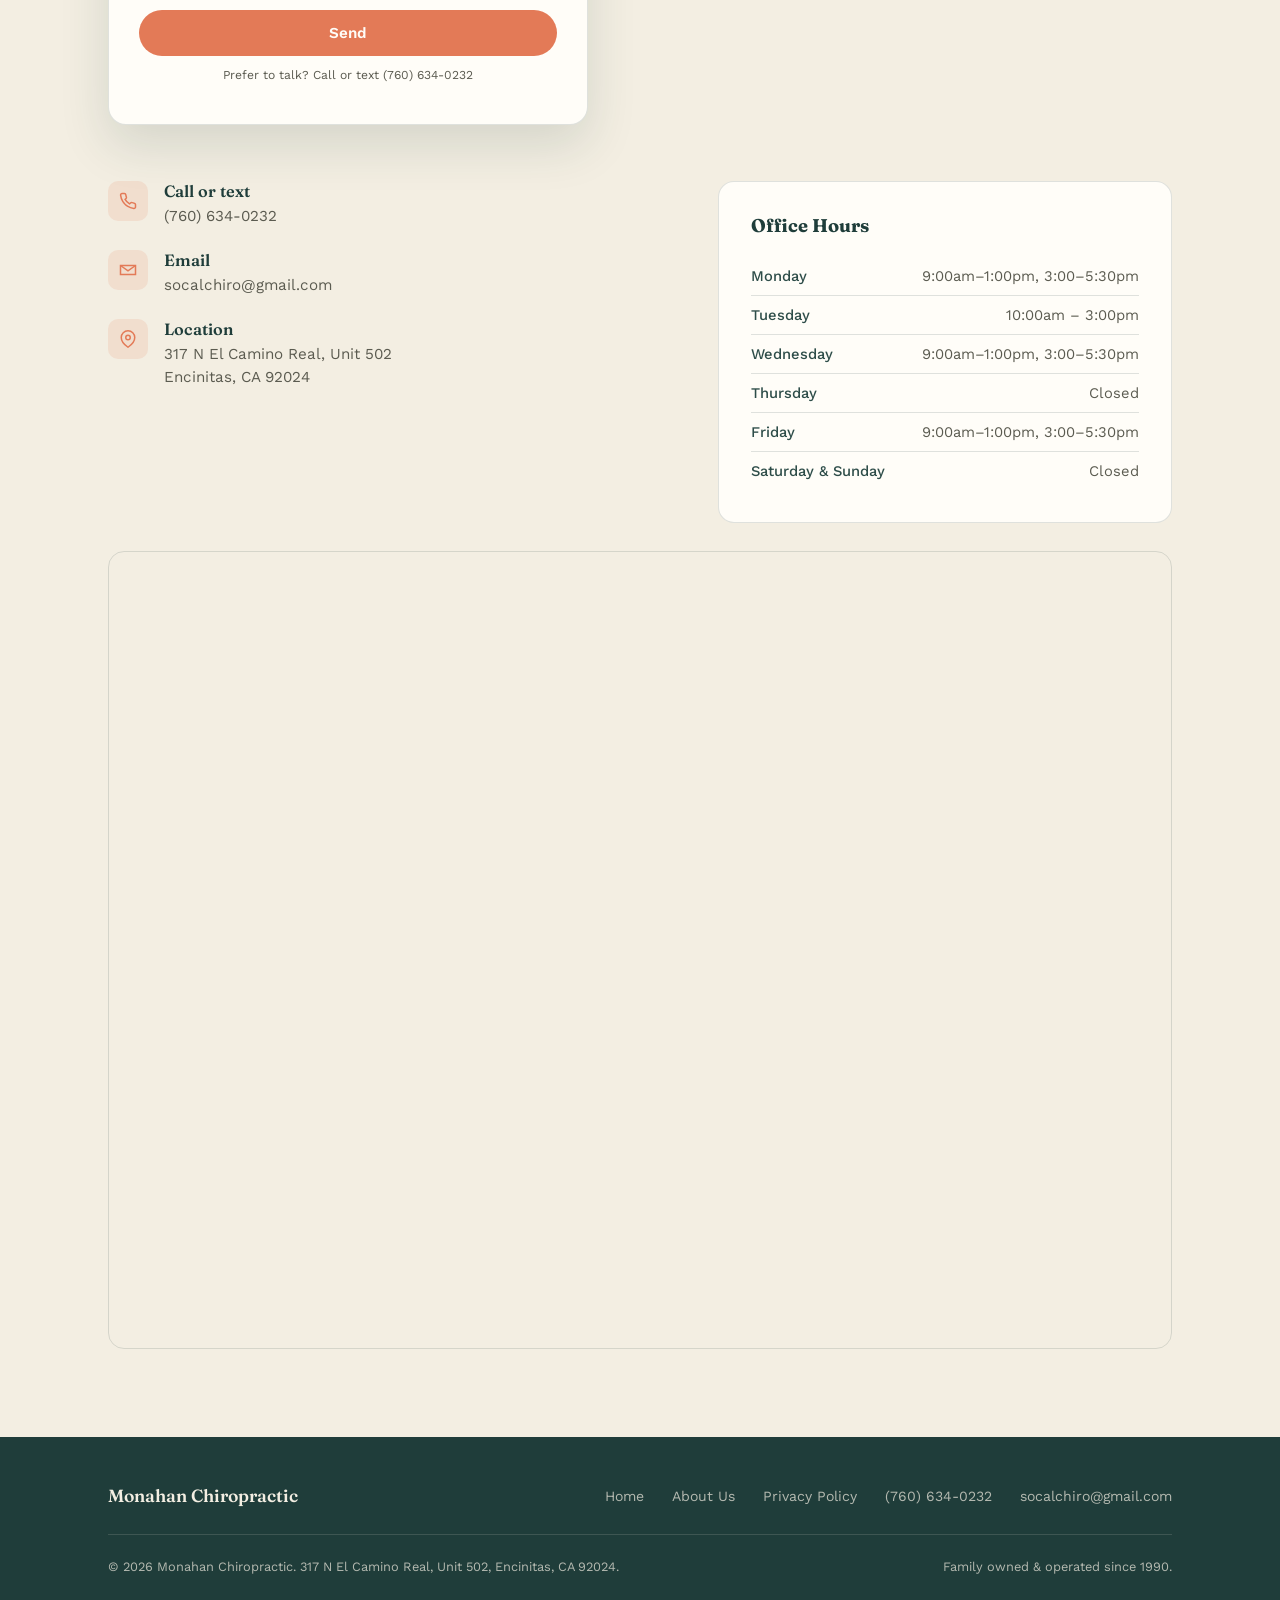
==== commit 4230949b: "Add files via upload" ====
--- a/index.html
+++ b/index.html
@@ -5,6 +5,20 @@
 <meta name="viewport" content="width=device-width, initial-scale=1.0">
 <title>Monahan Chiropractic — Family Chiropractic Care in Encinitas, CA</title>
 <meta name="description" content="Monahan Chiropractic has been Encinitas' family-run chiropractic practice for over 35 years. Gentle, experienced care for every generation.">
+<link rel="canonical" href="https://monahanchiropractic.com/">
+
+<meta property="og:type" content="website">
+<meta property="og:site_name" content="Monahan Chiropractic">
+<meta property="og:title" content="Monahan Chiropractic — Family Chiropractic Care in Encinitas, CA">
+<meta property="og:description" content="Monahan Chiropractic has been Encinitas' family-run chiropractic practice for over 35 years. Gentle, experienced care for every generation.">
+<meta property="og:url" content="https://monahanchiropractic.com/">
+<meta property="og:image" content="https://monahanchiropractic.com/images/family-porch.jpg">
+
+<meta name="twitter:card" content="summary_large_image">
+<meta name="twitter:title" content="Monahan Chiropractic — Family Chiropractic Care in Encinitas, CA">
+<meta name="twitter:description" content="Monahan Chiropractic has been Encinitas' family-run chiropractic practice for over 35 years. Gentle, experienced care for every generation.">
+<meta name="twitter:image" content="https://monahanchiropractic.com/images/family-porch.jpg">
+
 <link rel="stylesheet" href="style.css">
 </head>
 <body>
@@ -66,7 +80,6 @@
       </div>
       <div class="offer-price-card">
         <div class="offer-price">$49</div>
-        <div class="offer-was">Reg. $XXX value</div>
         <p class="offer-desc">Consultation + exam + first adjustment</p>
         <a href="tel:7606340232" class="btn btn-primary">Book a first visit</a>
       </div>
@@ -169,7 +182,7 @@
     <div class="bio-text">
       <div class="bio-tagline">Neighbor · Family Man · Chiropractor</div>
       <h2>Meet Dr. Monahan</h2>
-      <p>Dr. Monahan has practiced chiropractic in Encinitas for over 35 years. He's been married to his wife Andrea for more than 40 of them, and together they raised six kids — most of whom have worked in the office at one point or another. These days it's the grandkids who come by to "help," which mostly means playing with patients in the waiting room.</p>
+      <p>Dr. Michael Monahan, DC, has practiced chiropractic in Encinitas for over 35 years. He's been married to his wife Andrea for more than 40 of them, and together they raised six kids — most of whom have worked in the office at one point or another. These days it's the grandkids who come by to "help," which mostly means playing with patients in the waiting room.</p>
       <a href="about.html" class="btn btn-ghost">Read the full story</a>
     </div>
   </div>
@@ -299,7 +312,7 @@
           </div>
           <div>
             <h4>Location</h4>
-            <a href="https://www.google.com/maps/search/?api=1&query=Monahan+Chiropractic+Encinitas+CA" target="_blank" rel="noopener">Encinitas, CA — view on Google</a>
+            <a href="https://www.google.com/maps/place/?q=place_id:ChIJq5t92Y4L3IARIdPpQ8fkts4" target="_blank" rel="noopener">317 N El Camino Real, Unit 502<br>Encinitas, CA 92024</a>
           </div>
         </div>
       </div>
@@ -314,9 +327,8 @@
       </div>
     </div>
     <div class="map-embed" style="margin-top:28px;">
-      <iframe src="https://www.google.com/maps?q=Monahan+Chiropractic+Encinitas+CA&output=embed" loading="lazy" title="Map to Monahan Chiropractic"></iframe>
-    </div>
-    <p class="note">Map searches for "Monahan Chiropractic" directly — if it doesn't pin the exact building, swap in the embed code for your exact address from Google Maps.</p>
+      <iframe src="https://www.google.com/maps?q=317+N+El+Camino+Real+%23502+Encinitas+CA+92024&output=embed" loading="lazy" title="Map to Monahan Chiropractic"></iframe>
+    </div>
   </div>
 </section>
 
@@ -327,17 +339,123 @@
       <div class="footer-links">
         <a href="index.html">Home</a>
         <a href="about.html">About Us</a>
+        <a href="privacy.html">Privacy Policy</a>
         <a href="tel:7606340232">(760) 634-0232</a>
         <a href="mailto:socalchiro@gmail.com">socalchiro@gmail.com</a>
       </div>
     </div>
     <div class="footer-bottom">
-      <span>© 2026 Monahan Chiropractic. Encinitas, CA.</span>
+      <span>© 2026 Monahan Chiropractic. 317 N El Camino Real, Unit 502, Encinitas, CA 92024.</span>
       <span>Family owned &amp; operated since 1990.</span>
     </div>
   </div>
 </footer>
 
+<script type="application/ld+json">
+{
+  "@context": "https://schema.org",
+  "@type": "Chiropractic",
+  "@id": "https://monahanchiropractic.com/#business",
+  "name": "Monahan Chiropractic",
+  "image": "https://monahanchiropractic.com/images/family-porch.jpg",
+  "url": "https://monahanchiropractic.com/",
+  "telephone": "+17606340232",
+  "email": "socalchiro@gmail.com",
+  "priceRange": "$$",
+  "address": {
+    "@type": "PostalAddress",
+    "streetAddress": "317 N El Camino Real, Unit 502",
+    "addressLocality": "Encinitas",
+    "addressRegion": "CA",
+    "postalCode": "92024",
+    "addressCountry": "US"
+  },
+  "geo": {
+    "@type": "GeoCoordinates",
+    "latitude": 33.0544372,
+    "longitude": -117.2600850
+  },
+  "hasMap": "https://www.google.com/maps/place/?q=place_id:ChIJq5t92Y4L3IARIdPpQ8fkts4",
+  "openingHoursSpecification": [
+    {
+      "@type": "OpeningHoursSpecification",
+      "dayOfWeek": ["Monday", "Wednesday", "Friday"],
+      "opens": "09:00",
+      "closes": "13:00"
+    },
+    {
+      "@type": "OpeningHoursSpecification",
+      "dayOfWeek": ["Monday", "Wednesday", "Friday"],
+      "opens": "15:00",
+      "closes": "17:30"
+    },
+    {
+      "@type": "OpeningHoursSpecification",
+      "dayOfWeek": "Tuesday",
+      "opens": "10:00",
+      "closes": "15:00"
+    }
+  ],
+  "founder": {
+    "@type": "Person",
+    "@id": "https://monahanchiropractic.com/about.html#practitioner",
+    "name": "Dr. Michael Monahan",
+    "honorificSuffix": "DC",
+    "jobTitle": "Chiropractor"
+  },
+  "employee": {
+    "@id": "https://monahanchiropractic.com/about.html#practitioner"
+  }
+}
+</script>
+<script type="application/ld+json">
+{
+  "@context": "https://schema.org",
+  "@type": "FAQPage",
+  "mainEntity": [
+    {
+      "@type": "Question",
+      "name": "What actually happens during an adjustment?",
+      "acceptedAnswer": {
+        "@type": "Answer",
+        "text": "We use gentle, hands-on techniques to help restore normal movement to joints in your spine and elsewhere. Most patients feel looser and more mobile right after — some notice it takes a visit or two to feel the full effect."
+      }
+    },
+    {
+      "@type": "Question",
+      "name": "Do you treat kids and older adults?",
+      "acceptedAnswer": {
+        "@type": "Answer",
+        "text": "Yes — we adjust our approach based on age and health, and we've cared for patients from toddlers to grandparents. It's one of the reasons whole families keep coming back."
+      }
+    },
+    {
+      "@type": "Question",
+      "name": "How many visits will I need?",
+      "acceptedAnswer": {
+        "@type": "Answer",
+        "text": "It depends on what's going on. Some people come in for a specific issue and feel better in a few visits; others prefer ongoing care to stay ahead of stiffness. We'll talk through what makes sense for you — no set package you're pushed into."
+      }
+    },
+    {
+      "@type": "Question",
+      "name": "Do you accept insurance?",
+      "acceptedAnswer": {
+        "@type": "Answer",
+        "text": "Yes, we accept most major insurance plans. Give us a call and we're happy to check your coverage before your first visit."
+      }
+    },
+    {
+      "@type": "Question",
+      "name": "Do I need a referral to see you?",
+      "acceptedAnswer": {
+        "@type": "Answer",
+        "text": "No referral needed. You can call or stop by directly, and we're happy to answer questions before you book anything."
+      }
+    }
+  ]
+}
+</script>
 <script src="script.js"></script>
 </body>
 </html>
--- a/style.css
+++ b/style.css
@@ -264,9 +264,6 @@
   border-radius: 18px;
   background: linear-gradient(155deg, #E9DFC8 0%, #DCC9A6 100%);
   overflow: hidden;
-  display: flex;
-  align-items: flex-end;
-  padding: 22px;
 }
 
 .hero-portrait img {
@@ -275,15 +272,20 @@
   width: 100%;
   height: 100%;
   object-fit: cover;
-  object-position: center 25%;
-  z-index: 0;
+  object-position: center 20%;
+  display: block;
 }
 
 .hero-portrait.hero-portrait-wide {
-  aspect-ratio: 5/4;
+  aspect-ratio: 4/3;
 }
 
 .hero-portrait-tag {
+  position: absolute;
+  left: 22px;
+  bottom: 22px;
+  z-index: 2;
+  width: fit-content;
   background: var(--paper);
   border-radius: 12px;
   padding: 14px 18px;
